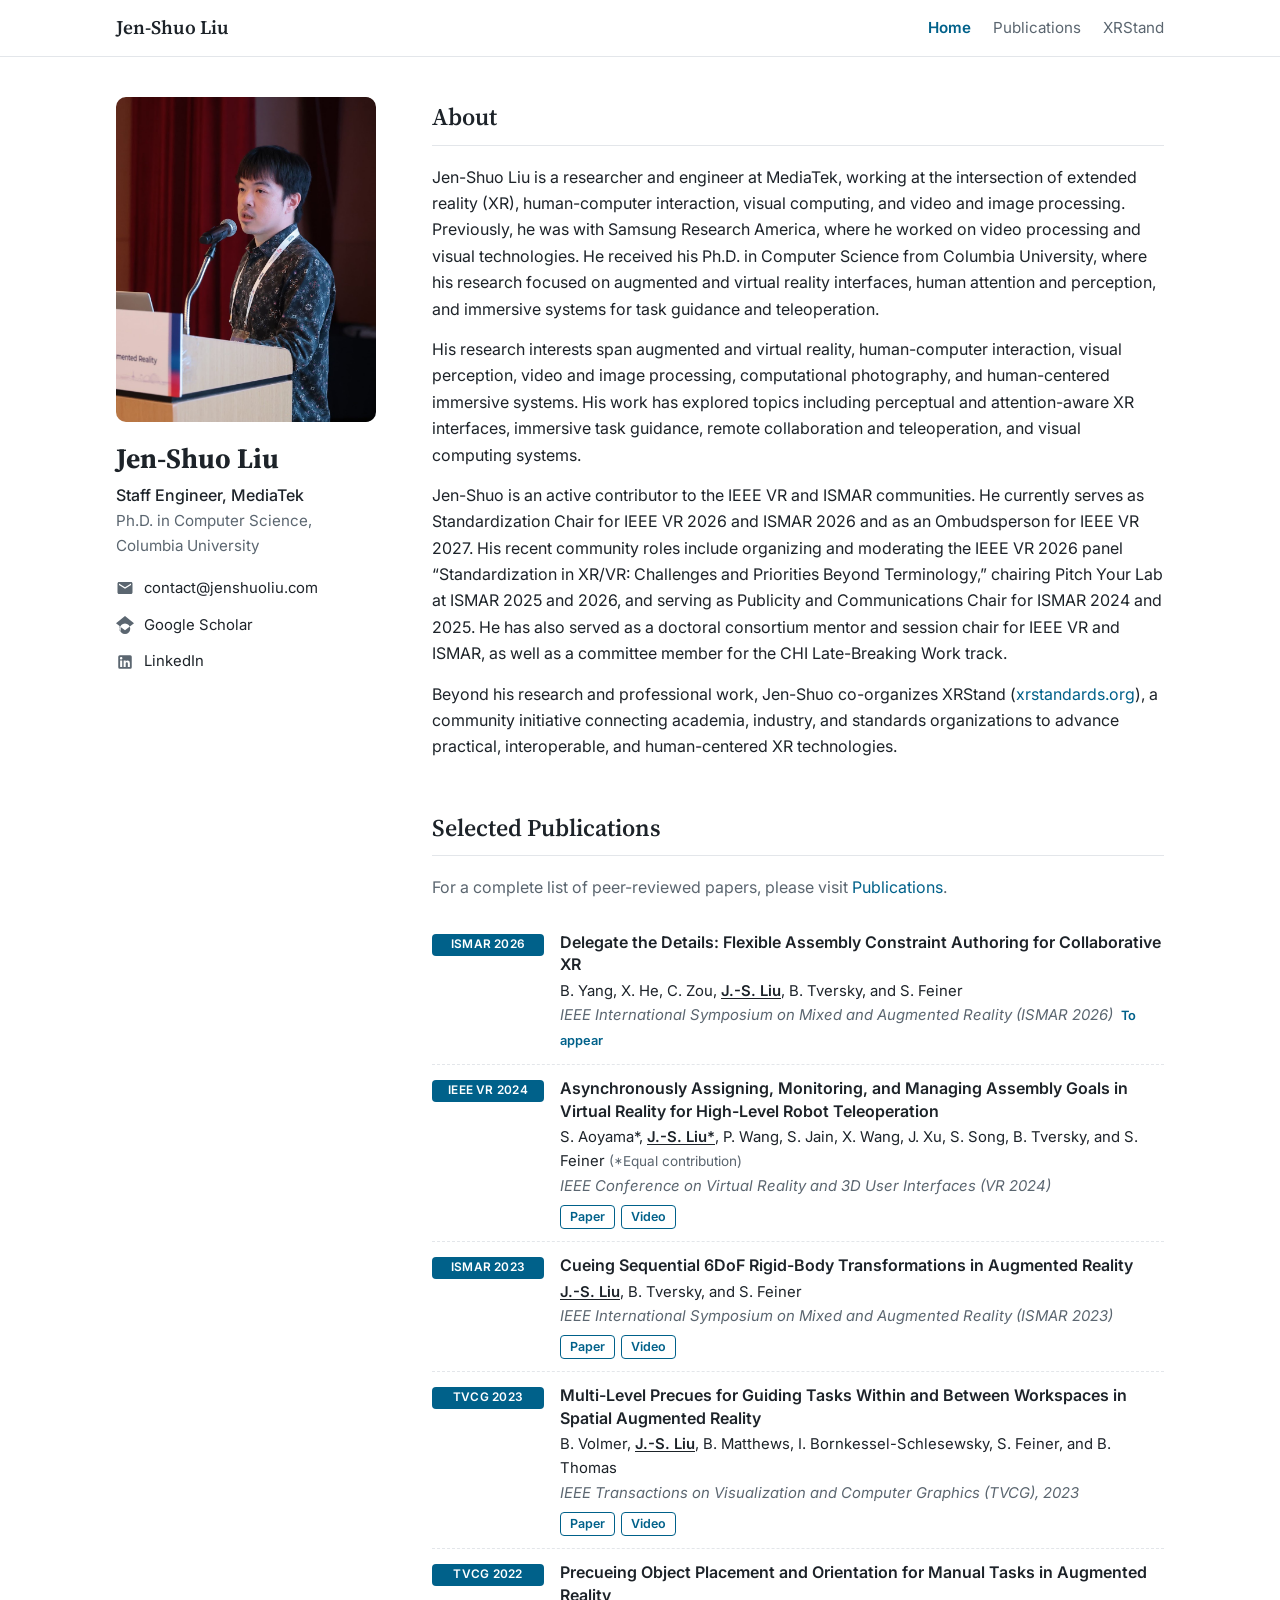
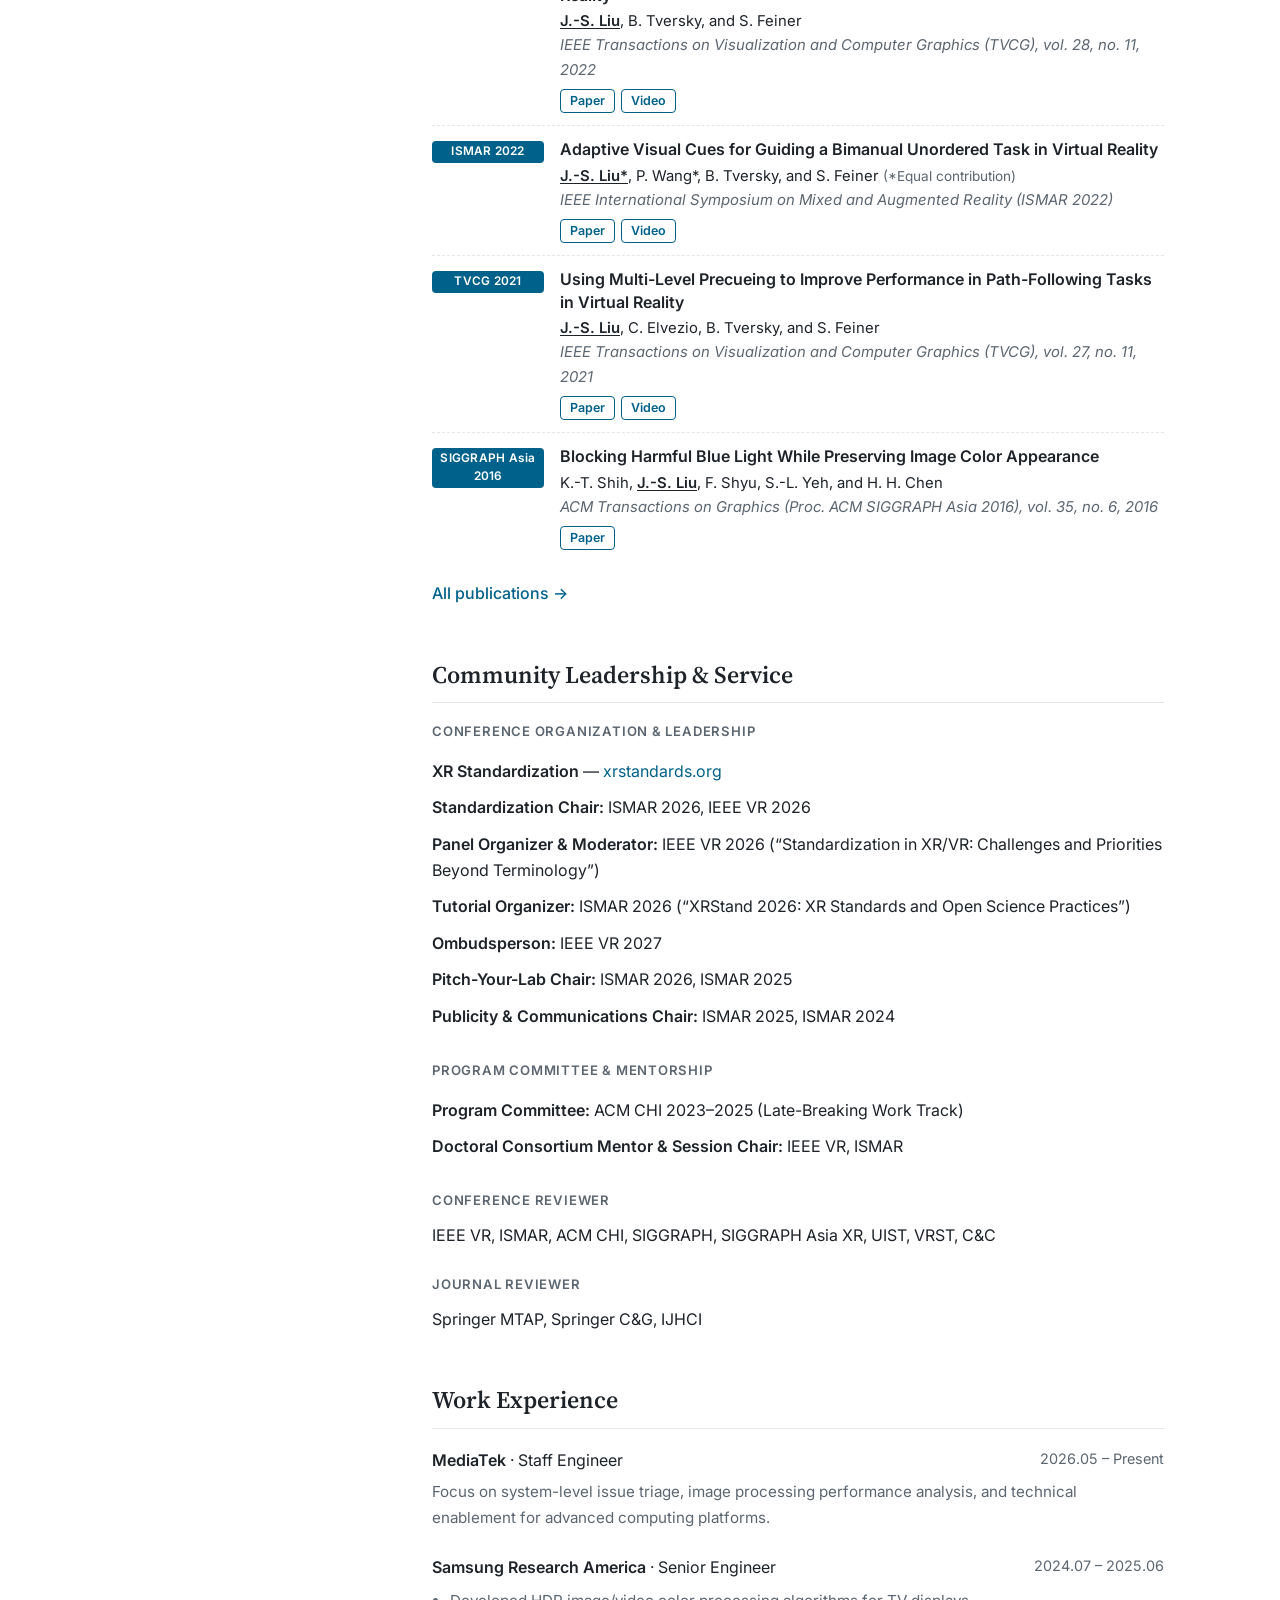
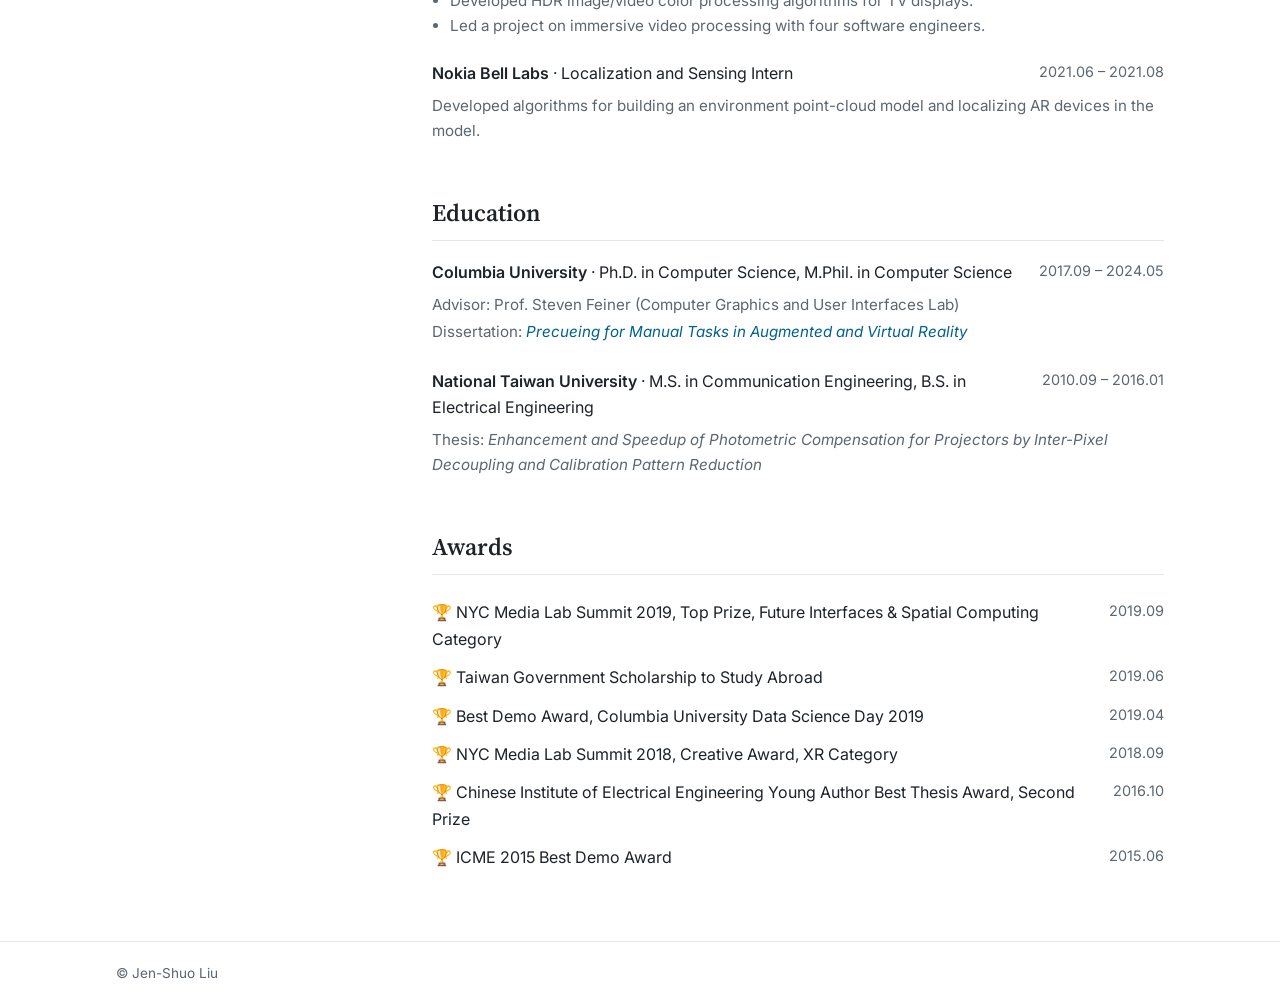
==== index.html @ 6bcacab0 "Migrate personal academic site from Google Sites Co-Authored-By: Claude Opus 5.5 <noreply@anthropic." ====
<!doctype html>
<html lang="en">
<head>
  <meta charset="utf-8">
  <meta name="viewport" content="width=device-width, initial-scale=1">
  <title>Jen-Shuo Liu</title>
  <meta name="description" content="Jen-Shuo Liu is a researcher and engineer at MediaTek working on extended reality (XR), human-computer interaction, visual computing, and video and image processing. Ph.D. in Computer Science, Columbia University.">
  <link rel="canonical" href="https://www.jenshuoliu.com/">
  <meta property="og:type" content="profile">
  <meta property="og:title" content="Jen-Shuo Liu">
  <meta property="og:description" content="Researcher and engineer at MediaTek working on XR, HCI, visual computing, and video and image processing.">
  <meta property="og:url" content="https://www.jenshuoliu.com/">
  <meta property="og:image" content="https://www.jenshuoliu.com/assets/profile.jpg">
  <meta name="twitter:card" content="summary">
  <link rel="icon" href="assets/favicon.svg" type="image/svg+xml">
  <link rel="preconnect" href="https://fonts.googleapis.com">
  <link rel="preconnect" href="https://fonts.gstatic.com" crossorigin>
  <link href="https://fonts.googleapis.com/css2?family=Inter:wght@400;500;600&family=Source+Serif+4:opsz,wght@8..60,600&display=swap" rel="stylesheet">
  <link rel="stylesheet" href="assets/style.css">
  <script type="application/ld+json">
  {
    "@context": "https://schema.org",
    "@type": "Person",
    "name": "Jen-Shuo Liu",
    "url": "https://www.jenshuoliu.com/",
    "image": "https://www.jenshuoliu.com/assets/profile.jpg",
    "jobTitle": "Staff Engineer",
    "worksFor": { "@type": "Organization", "name": "MediaTek" },
    "alumniOf": [
      { "@type": "CollegeOrUniversity", "name": "Columbia University" },
      { "@type": "CollegeOrUniversity", "name": "National Taiwan University" }
    ],
    "email": "mailto:contact@jenshuoliu.com",
    "sameAs": [
      "https://scholar.google.com/citations?user=PgT-FtUAAAAJ",
      "https://www.linkedin.com/in/jen-shuo-liu/"
    ]
  }
  </script>
</head>
<body>
  <header class="site-header">
    <div class="inner">
      <a class="site-title" href="./">Jen-Shuo Liu</a>
      <nav class="site-nav">
        <a href="./" aria-current="page">Home</a>
        <a href="publications/">Publications</a>
        <a href="https://xrstandards.org" target="_blank" rel="noopener">XRStand</a>
      </nav>
    </div>
  </header>

  <div class="layout">
    <aside class="profile">
      <img class="profile-photo" src="assets/profile.jpg" alt="Jen-Shuo Liu presenting at ISMAR 2025" width="1280" height="1118">
      <h1>Jen-Shuo Liu</h1>
      <p class="role">Staff Engineer, MediaTek</p>
      <p class="affil">Ph.D. in Computer Science,<br>Columbia University</p>
      <ul class="contact-list">
        <li><a href="mailto:contact@jenshuoliu.com">
          <svg viewBox="0 0 24 24" aria-hidden="true"><path d="M20 4H4c-1.1 0-1.99.9-1.99 2L2 18c0 1.1.9 2 2 2h16c1.1 0 2-.9 2-2V6c0-1.1-.9-2-2-2zm0 4l-8 5-8-5V6l8 5 8-5v2z"/></svg>
          <span>contact@jenshuoliu.com</span></a></li>
        <li><a href="https://scholar.google.com/citations?user=PgT-FtUAAAAJ" target="_blank" rel="noopener">
          <svg viewBox="0 0 24 24" aria-hidden="true"><path d="M12 24a7 7 0 1 1 0-14 7 7 0 0 1 0 14zm0-24L0 9.5l4.8 3.8v6.2h1.4V14.5L12 19l12-9.5L12 0z"/></svg>
          <span>Google Scholar</span></a></li>
        <li><a href="https://www.linkedin.com/in/jen-shuo-liu/" target="_blank" rel="noopener">
          <svg viewBox="0 0 24 24" aria-hidden="true"><path d="M19 3a2 2 0 0 1 2 2v14a2 2 0 0 1-2 2H5a2 2 0 0 1-2-2V5a2 2 0 0 1 2-2h14m-.5 15.5v-5.3a3.26 3.26 0 0 0-3.26-3.26c-.85 0-1.84.52-2.28 1.3v-1.11h-2.79v8.37h2.79v-4.93c0-.77.62-1.4 1.39-1.4a1.4 1.4 0 0 1 1.4 1.4v4.93h2.75M6.88 8.56a1.68 1.68 0 0 0 1.68-1.68c0-.93-.75-1.69-1.68-1.69a1.69 1.69 0 0 0-1.69 1.69c0 .93.76 1.68 1.69 1.68m1.39 9.94v-8.37H5.5v8.37h2.77z"/></svg>
          <span>LinkedIn</span></a></li>
      </ul>
    </aside>

    <main>
      <section id="about">
        <h2>About</h2>
        <p>Jen-Shuo Liu is a researcher and engineer at MediaTek, working at the intersection of extended reality (XR), human-computer interaction, visual computing, and video and image processing. Previously, he was with Samsung Research America, where he worked on video processing and visual technologies. He received his Ph.D. in Computer Science from Columbia University, where his research focused on augmented and virtual reality interfaces, human attention and perception, and immersive systems for task guidance and teleoperation.</p>
        <p>His research interests span augmented and virtual reality, human-computer interaction, visual perception, video and image processing, computational photography, and human-centered immersive systems. His work has explored topics including perceptual and attention-aware XR interfaces, immersive task guidance, remote collaboration and teleoperation, and visual computing systems.</p>
        <p>Jen-Shuo is an active contributor to the IEEE VR and ISMAR communities. He currently serves as Standardization Chair for IEEE VR 2026 and ISMAR 2026 and as an Ombudsperson for IEEE VR 2027. His recent community roles include organizing and moderating the IEEE VR 2026 panel “Standardization in XR/VR: Challenges and Priorities Beyond Terminology,” chairing Pitch Your Lab at ISMAR 2025 and 2026, and serving as Publicity and Communications Chair for ISMAR 2024 and 2025. He has also served as a doctoral consortium mentor and session chair for IEEE VR and ISMAR, as well as a committee member for the CHI Late-Breaking Work track.</p>
        <p>Beyond his research and professional work, Jen-Shuo co-organizes XRStand (<a href="https://xrstandards.org" target="_blank" rel="noopener">xrstandards.org</a>), a community initiative connecting academia, industry, and standards organizations to advance practical, interoperable, and human-centered XR technologies.</p>
      </section>

      <section id="publications">
        <h2>Selected Publications</h2>
        <p class="page-sub" style="margin-bottom:18px">For a complete list of peer-reviewed papers, please visit <a href="publications/">Publications</a>.</p>

        <div class="pub">
          <span class="venue">ISMAR 2026</span>
          <div>
            <div class="pub-title">Delegate the Details: Flexible Assembly Constraint Authoring for Collaborative XR</div>
            <div class="pub-authors">B. Yang, X. He, C. Zou, <span class="me">J.-S. Liu</span>, B. Tversky, and S. Feiner</div>
            <div class="pub-venue">IEEE International Symposium on Mixed and Augmented Reality (ISMAR 2026) <span class="tba">To appear</span></div>
          </div>
        </div>

        <div class="pub">
          <span class="venue">IEEE VR 2024</span>
          <div>
            <div class="pub-title">Asynchronously Assigning, Monitoring, and Managing Assembly Goals in Virtual Reality for High-Level Robot Teleoperation</div>
            <div class="pub-authors">S. Aoyama*, <span class="me">J.-S. Liu*</span>, P. Wang, S. Jain, X. Wang, J. Xu, S. Song, B. Tversky, and S. Feiner <span class="pub-note">(*Equal contribution)</span></div>
            <div class="pub-venue">IEEE Conference on Virtual Reality and 3D User Interfaces (VR 2024)</div>
            <div class="pub-links"><a href="https://ieeexplore.ieee.org/document/10494163" target="_blank" rel="noopener">Paper</a><a href="https://youtu.be/cChHxkaFB3w" target="_blank" rel="noopener">Video</a></div>
          </div>
        </div>

        <div class="pub">
          <span class="venue">ISMAR 2023</span>
          <div>
            <div class="pub-title">Cueing Sequential 6DoF Rigid-Body Transformations in Augmented Reality</div>
            <div class="pub-authors"><span class="me">J.-S. Liu</span>, B. Tversky, and S. Feiner</div>
            <div class="pub-venue">IEEE International Symposium on Mixed and Augmented Reality (ISMAR 2023)</div>
            <div class="pub-links"><a href="https://ieeexplore.ieee.org/abstract/document/10316518" target="_blank" rel="noopener">Paper</a><a href="https://youtu.be/-ZMi7418D5Y" target="_blank" rel="noopener">Video</a></div>
          </div>
        </div>

        <div class="pub">
          <span class="venue">TVCG 2023</span>
          <div>
            <div class="pub-title">Multi-Level Precues for Guiding Tasks Within and Between Workspaces in Spatial Augmented Reality</div>
            <div class="pub-authors">B. Volmer, <span class="me">J.-S. Liu</span>, B. Matthews, I. Bornkessel-Schlesewsky, S. Feiner, and B. Thomas</div>
            <div class="pub-venue">IEEE Transactions on Visualization and Computer Graphics (TVCG), 2023</div>
            <div class="pub-links"><a href="https://ieeexplore.ieee.org/document/10295374" target="_blank" rel="noopener">Paper</a><a href="https://youtu.be/JBQGwes1D8U" target="_blank" rel="noopener">Video</a></div>
          </div>
        </div>

        <div class="pub">
          <span class="venue">TVCG 2022</span>
          <div>
            <div class="pub-title">Precueing Object Placement and Orientation for Manual Tasks in Augmented Reality</div>
            <div class="pub-authors"><span class="me">J.-S. Liu</span>, B. Tversky, and S. Feiner</div>
            <div class="pub-venue">IEEE Transactions on Visualization and Computer Graphics (TVCG), vol. 28, no. 11, 2022</div>
            <div class="pub-links"><a href="https://ieeexplore.ieee.org/document/9874255" target="_blank" rel="noopener">Paper</a><a href="https://youtu.be/P1TlHhX8gAo" target="_blank" rel="noopener">Video</a></div>
          </div>
        </div>

        <div class="pub">
          <span class="venue">ISMAR 2022</span>
          <div>
            <div class="pub-title">Adaptive Visual Cues for Guiding a Bimanual Unordered Task in Virtual Reality</div>
            <div class="pub-authors"><span class="me">J.-S. Liu*</span>, P. Wang*, B. Tversky, and S. Feiner <span class="pub-note">(*Equal contribution)</span></div>
            <div class="pub-venue">IEEE International Symposium on Mixed and Augmented Reality (ISMAR 2022)</div>
            <div class="pub-links"><a href="https://ieeexplore.ieee.org/document/9995593" target="_blank" rel="noopener">Paper</a><a href="https://youtu.be/09OSxkg28tE" target="_blank" rel="noopener">Video</a></div>
          </div>
        </div>

        <div class="pub">
          <span class="venue">TVCG 2021</span>
          <div>
            <div class="pub-title">Using Multi-Level Precueing to Improve Performance in Path-Following Tasks in Virtual Reality</div>
            <div class="pub-authors"><span class="me">J.-S. Liu</span>, C. Elvezio, B. Tversky, and S. Feiner</div>
            <div class="pub-venue">IEEE Transactions on Visualization and Computer Graphics (TVCG), vol. 27, no. 11, 2021</div>
            <div class="pub-links"><a href="https://ieeexplore.ieee.org/document/9523835" target="_blank" rel="noopener">Paper</a><a href="https://youtu.be/Xwrnw0IYB80" target="_blank" rel="noopener">Video</a></div>
          </div>
        </div>

        <div class="pub">
          <span class="venue">SIGGRAPH Asia 2016</span>
          <div>
            <div class="pub-title">Blocking Harmful Blue Light While Preserving Image Color Appearance</div>
            <div class="pub-authors">K.-T. Shih, <span class="me">J.-S. Liu</span>, F. Shyu, S.-L. Yeh, and H. H. Chen</div>
            <div class="pub-venue">ACM Transactions on Graphics (Proc. ACM SIGGRAPH Asia 2016), vol. 35, no. 6, 2016</div>
            <div class="pub-links"><a href="https://dl.acm.org/doi/abs/10.1145/2980179.2982418" target="_blank" rel="noopener">Paper</a></div>
          </div>
        </div>

        <p class="more-link"><a href="publications/">All publications →</a></p>
      </section>

      <section id="service">
        <h2>Community Leadership &amp; Service</h2>

        <h3>Conference Organization &amp; Leadership</h3>
        <ul class="role-list">
          <li><span class="label">XR Standardization</span> — <a href="https://xrstandards.org" target="_blank" rel="noopener">xrstandards.org</a></li>
          <li><span class="label">Standardization Chair:</span> ISMAR 2026, IEEE VR 2026</li>
          <li><span class="label">Panel Organizer &amp; Moderator:</span> IEEE VR 2026 (“Standardization in XR/VR: Challenges and Priorities Beyond Terminology”)</li>
          <li><span class="label">Tutorial Organizer:</span> ISMAR 2026 (“XRStand 2026: XR Standards and Open Science Practices”)</li>
          <li><span class="label">Ombudsperson:</span> IEEE VR 2027</li>
          <li><span class="label">Pitch-Your-Lab Chair:</span> ISMAR 2026, ISMAR 2025</li>
          <li><span class="label">Publicity &amp; Communications Chair:</span> ISMAR 2025, ISMAR 2024</li>
        </ul>

        <h3>Program Committee &amp; Mentorship</h3>
        <ul class="role-list">
          <li><span class="label">Program Committee:</span> ACM CHI 2023–2025 (Late-Breaking Work Track)</li>
          <li><span class="label">Doctoral Consortium Mentor &amp; Session Chair:</span> IEEE VR, ISMAR</li>
        </ul>

        <h3>Conference Reviewer</h3>
        <p>IEEE VR, ISMAR, ACM CHI, SIGGRAPH, SIGGRAPH Asia XR, UIST, VRST, C&amp;C</p>

        <h3>Journal Reviewer</h3>
        <p>Springer MTAP, Springer C&amp;G, IJHCI</p>
      </section>

      <section id="experience">
        <h2>Work Experience</h2>
        <div class="entry">
          <div><span class="org">MediaTek</span> · <span class="pos">Staff Engineer</span></div>
          <div class="when">2026.05 – Present</div>
          <div class="detail"><p>Focus on system-level issue triage, image processing performance analysis, and technical enablement for advanced computing platforms.</p></div>
        </div>
        <div class="entry">
          <div><span class="org">Samsung Research America</span> · <span class="pos">Senior Engineer</span></div>
          <div class="when">2024.07 – 2025.06</div>
          <div class="detail"><ul>
            <li>Developed HDR image/video color processing algorithms for TV displays.</li>
            <li>Led a project on immersive video processing with four software engineers.</li>
          </ul></div>
        </div>
        <div class="entry">
          <div><span class="org">Nokia Bell Labs</span> · <span class="pos">Localization and Sensing Intern</span></div>
          <div class="when">2021.06 – 2021.08</div>
          <div class="detail"><p>Developed algorithms for building an environment point-cloud model and localizing AR devices in the model.</p></div>
        </div>
      </section>

      <section id="education">
        <h2>Education</h2>
        <div class="entry">
          <div><span class="org">Columbia University</span> · <span class="pos">Ph.D. in Computer Science, M.Phil. in Computer Science</span></div>
          <div class="when">2017.09 – 2024.05</div>
          <div class="detail">
            <p>Advisor: Prof. Steven Feiner (Computer Graphics and User Interfaces Lab)</p>
            <p>Dissertation: <a href="https://academiccommons.columbia.edu/doi/10.7916/83v2-xq22" target="_blank" rel="noopener"><em>Precueing for Manual Tasks in Augmented and Virtual Reality</em></a></p>
          </div>
        </div>
        <div class="entry">
          <div><span class="org">National Taiwan University</span> · <span class="pos">M.S. in Communication Engineering, B.S. in Electrical Engineering</span></div>
          <div class="when">2010.09 – 2016.01</div>
          <div class="detail">
            <p>Thesis: <em>Enhancement and Speedup of Photometric Compensation for Projectors by Inter-Pixel Decoupling and Calibration Pattern Reduction</em></p>
          </div>
        </div>
      </section>

      <section id="awards">
        <h2>Awards</h2>
        <ul class="award-list">
          <li><span>🏆 NYC Media Lab Summit 2019, Top Prize, Future Interfaces &amp; Spatial Computing Category</span><span class="when">2019.09</span></li>
          <li><span>🏆 Taiwan Government Scholarship to Study Abroad</span><span class="when">2019.06</span></li>
          <li><span>🏆 Best Demo Award, Columbia University Data Science Day 2019</span><span class="when">2019.04</span></li>
          <li><span>🏆 NYC Media Lab Summit 2018, Creative Award, XR Category</span><span class="when">2018.09</span></li>
          <li><span>🏆 Chinese Institute of Electrical Engineering Young Author Best Thesis Award, Second Prize</span><span class="when">2016.10</span></li>
          <li><span>🏆 ICME 2015 Best Demo Award</span><span class="when">2015.06</span></li>
        </ul>
      </section>
    </main>
  </div>

  <footer class="site-footer">
    <div class="inner">© Jen-Shuo Liu</div>
  </footer>
</body>
</html>
---- assets/style.css ----
:root {
  --bg: #ffffff;
  --surface: #f6f7f9;
  --text: #1d2329;
  --muted: #5b6670;
  --border: #e3e6ea;
  --accent: #00618a;
  --accent-soft: #e6f1f6;
  --badge-bg: #00618a;
  --badge-text: #ffffff;
  --serif: "Source Serif 4", Georgia, "Times New Roman", serif;
  --sans: "Inter", -apple-system, "Segoe UI", Roboto, Helvetica, Arial, sans-serif;
}
@media (prefers-color-scheme: dark) {
  :root:not([data-theme="light"]) {
    --bg: #14181c;
    --surface: #1c2227;
    --text: #e4e8ec;
    --muted: #9aa5b0;
    --border: #2c343b;
    --accent: #5fb4dc;
    --accent-soft: #1d3340;
    --badge-bg: #2a5d77;
    --badge-text: #eaf6fc;
  }
}
:root[data-theme="dark"] {
  --bg: #14181c;
  --surface: #1c2227;
  --text: #e4e8ec;
  --muted: #9aa5b0;
  --border: #2c343b;
  --accent: #5fb4dc;
  --accent-soft: #1d3340;
  --badge-bg: #2a5d77;
  --badge-text: #eaf6fc;
}

* { box-sizing: border-box; }
html { scroll-behavior: smooth; }
body {
  margin: 0;
  background: var(--bg);
  color: var(--text);
  font-family: var(--sans);
  font-size: 16px;
  line-height: 1.65;
  -webkit-font-smoothing: antialiased;
}
a { color: var(--accent); text-decoration: none; }
a:hover { text-decoration: underline; }

/* ---------- Header ---------- */
.site-header {
  position: sticky;
  top: 0;
  z-index: 10;
  background: color-mix(in srgb, var(--bg) 92%, transparent);
  backdrop-filter: blur(8px);
  border-bottom: 1px solid var(--border);
}
.site-header .inner {
  max-width: 1080px;
  margin: 0 auto;
  padding: 0 16px;
  height: 56px;
  display: flex;
  align-items: center;
  justify-content: space-between;
  gap: 16px;
}
.site-title {
  font-family: var(--serif);
  font-size: 1.2rem;
  font-weight: 600;
  color: var(--text);
}
.site-title:hover { text-decoration: none; }
.site-nav { display: flex; gap: 22px; font-size: 0.95rem; }
.site-nav a { color: var(--muted); }
.site-nav a:hover, .site-nav a[aria-current="page"] { color: var(--accent); text-decoration: none; }
.site-nav a[aria-current="page"] { font-weight: 600; }

/* ---------- Layout ---------- */
.layout {
  max-width: 1080px;
  margin: 0 auto;
  padding: 40px 16px 64px;
  display: grid;
  grid-template-columns: 260px minmax(0, 1fr);
  gap: 56px;
}
.layout.single { grid-template-columns: minmax(0, 1fr); max-width: 860px; }

.profile { position: sticky; top: 96px; align-self: start; }
.profile-photo {
  width: 100%;
  height: auto;
  aspect-ratio: 4 / 5;
  object-fit: cover;
  object-position: 58% 25%;
  border-radius: 10px;
  display: block;
}
.profile h1 {
  font-family: var(--serif);
  font-size: 1.75rem;
  line-height: 1.2;
  margin: 20px 0 6px;
}
.profile .role { margin: 0; color: var(--text); font-weight: 500; }
.profile .affil { margin: 0 0 18px; color: var(--muted); font-size: 0.95rem; }
.contact-list { list-style: none; padding: 0; margin: 0; display: grid; gap: 8px; }
.contact-list a {
  display: inline-flex;
  align-items: center;
  gap: 10px;
  color: var(--text);
  font-size: 0.93rem;
}
.contact-list a:hover { color: var(--accent); text-decoration: none; }
.contact-list svg { width: 18px; height: 18px; fill: currentColor; color: var(--muted); flex-shrink: 0; }
.contact-list a:hover svg { color: var(--accent); }

/* ---------- Content ---------- */
main section { margin-bottom: 48px; }
main section:last-child { margin-bottom: 0; }
h2 {
  font-family: var(--serif);
  font-size: 1.5rem;
  font-weight: 600;
  margin: 0 0 18px;
  padding-bottom: 8px;
  border-bottom: 1px solid var(--border);
}
h3 {
  font-size: 0.82rem;
  font-weight: 600;
  text-transform: uppercase;
  letter-spacing: 0.06em;
  color: var(--muted);
  margin: 26px 0 10px;
}
h2 + h3 { margin-top: 4px; }
p { margin: 0 0 14px; }
.page-title {
  font-family: var(--serif);
  font-size: 2.1rem;
  margin: 0 0 8px;
}
.page-sub { color: var(--muted); margin-bottom: 36px; }

/* service list */
.role-list { list-style: none; padding: 0; margin: 0; }
.role-list li { padding: 5px 0; }
.role-list .label { font-weight: 600; }

/* timeline (experience / education) */
.entry { display: grid; grid-template-columns: minmax(0, 1fr) auto; gap: 4px 20px; margin-bottom: 22px; }
.entry:last-child { margin-bottom: 0; }
.entry .org { font-weight: 600; }
.entry .pos { color: var(--text); }
.entry .when { color: var(--muted); font-size: 0.9rem; white-space: nowrap; text-align: right; }
.entry .detail { grid-column: 1 / -1; color: var(--muted); font-size: 0.95rem; }
.entry .detail ul { margin: 4px 0 0; padding-left: 18px; }
.entry .detail p { margin: 2px 0; }

/* publications */
.pub-year {
  font-family: var(--serif);
  font-size: 1.15rem;
  color: var(--muted);
  margin: 30px 0 12px;
}
.pub-year:first-of-type { margin-top: 0; }
.pub {
  display: grid;
  grid-template-columns: 112px minmax(0, 1fr);
  gap: 16px;
  padding: 12px 0;
}
.pub + .pub { border-top: 1px dashed var(--border); }
.venue {
  display: inline-block;
  align-self: start;
  margin-top: 3px;
  padding: 2px 8px;
  border-radius: 4px;
  background: var(--badge-bg);
  color: var(--badge-text);
  font-size: 0.74rem;
  font-weight: 600;
  letter-spacing: 0.02em;
  text-align: center;
  line-height: 1.5;
}
.pub-title { font-weight: 600; line-height: 1.4; margin-bottom: 3px; }
.pub-authors { font-size: 0.93rem; }
.pub-authors .me { font-weight: 600; text-decoration: underline; text-underline-offset: 2px; }
.pub-venue { font-size: 0.93rem; color: var(--muted); font-style: italic; }
.pub-note { font-size: 0.85rem; color: var(--muted); }
.tba { font-style: normal; font-size: 0.8rem; color: var(--accent); font-weight: 600; margin-left: 4px; }
.pub-links { display: flex; flex-wrap: wrap; gap: 6px; margin-top: 6px; }
.pub-links a {
  font-size: 0.78rem;
  font-weight: 600;
  padding: 1px 9px;
  border: 1px solid var(--accent);
  border-radius: 4px;
  color: var(--accent);
}
.pub-links a:hover { background: var(--accent-soft); text-decoration: none; }
.award { font-size: 0.88rem; margin-top: 4px; }

/* awards */
.award-list { list-style: none; padding: 0; margin: 0; }
.award-list li { display: grid; grid-template-columns: minmax(0, 1fr) auto; gap: 20px; padding: 6px 0; }
.award-list .when { color: var(--muted); font-size: 0.9rem; white-space: nowrap; }

.more-link { margin-top: 18px; font-weight: 500; }

/* footer */
.site-footer {
  border-top: 1px solid var(--border);
  color: var(--muted);
  font-size: 0.85rem;
}
.site-footer .inner { max-width: 1080px; margin: 0 auto; padding: 20px 16px; }

/* ---------- Responsive ---------- */
@media (max-width: 820px) {
  .layout { grid-template-columns: minmax(0, 1fr); gap: 32px; padding-top: 28px; }
  .profile {
    position: static;
    display: grid;
    grid-template-columns: 120px minmax(0, 1fr);
    gap: 4px 20px;
    align-items: start;
  }
  .profile-photo { grid-row: 1 / span 4; aspect-ratio: 1; border-radius: 50%; }
  .profile h1 { margin-top: 4px; font-size: 1.5rem; }
  .contact-list { grid-column: 1 / -1; display: flex; flex-wrap: wrap; gap: 8px 18px; margin-top: 12px; }
}
@media (max-width: 560px) {
  .site-nav { gap: 14px; font-size: 0.9rem; }
  .site-title { font-size: 1.05rem; }
  .pub { grid-template-columns: minmax(0, 1fr); gap: 4px; }
  .venue { justify-self: start; }
  .entry { grid-template-columns: minmax(0, 1fr); }
  .entry .when { text-align: left; }
  .award-list li { grid-template-columns: minmax(0, 1fr); gap: 0; }
  .profile { grid-template-columns: 88px minmax(0, 1fr); }
}
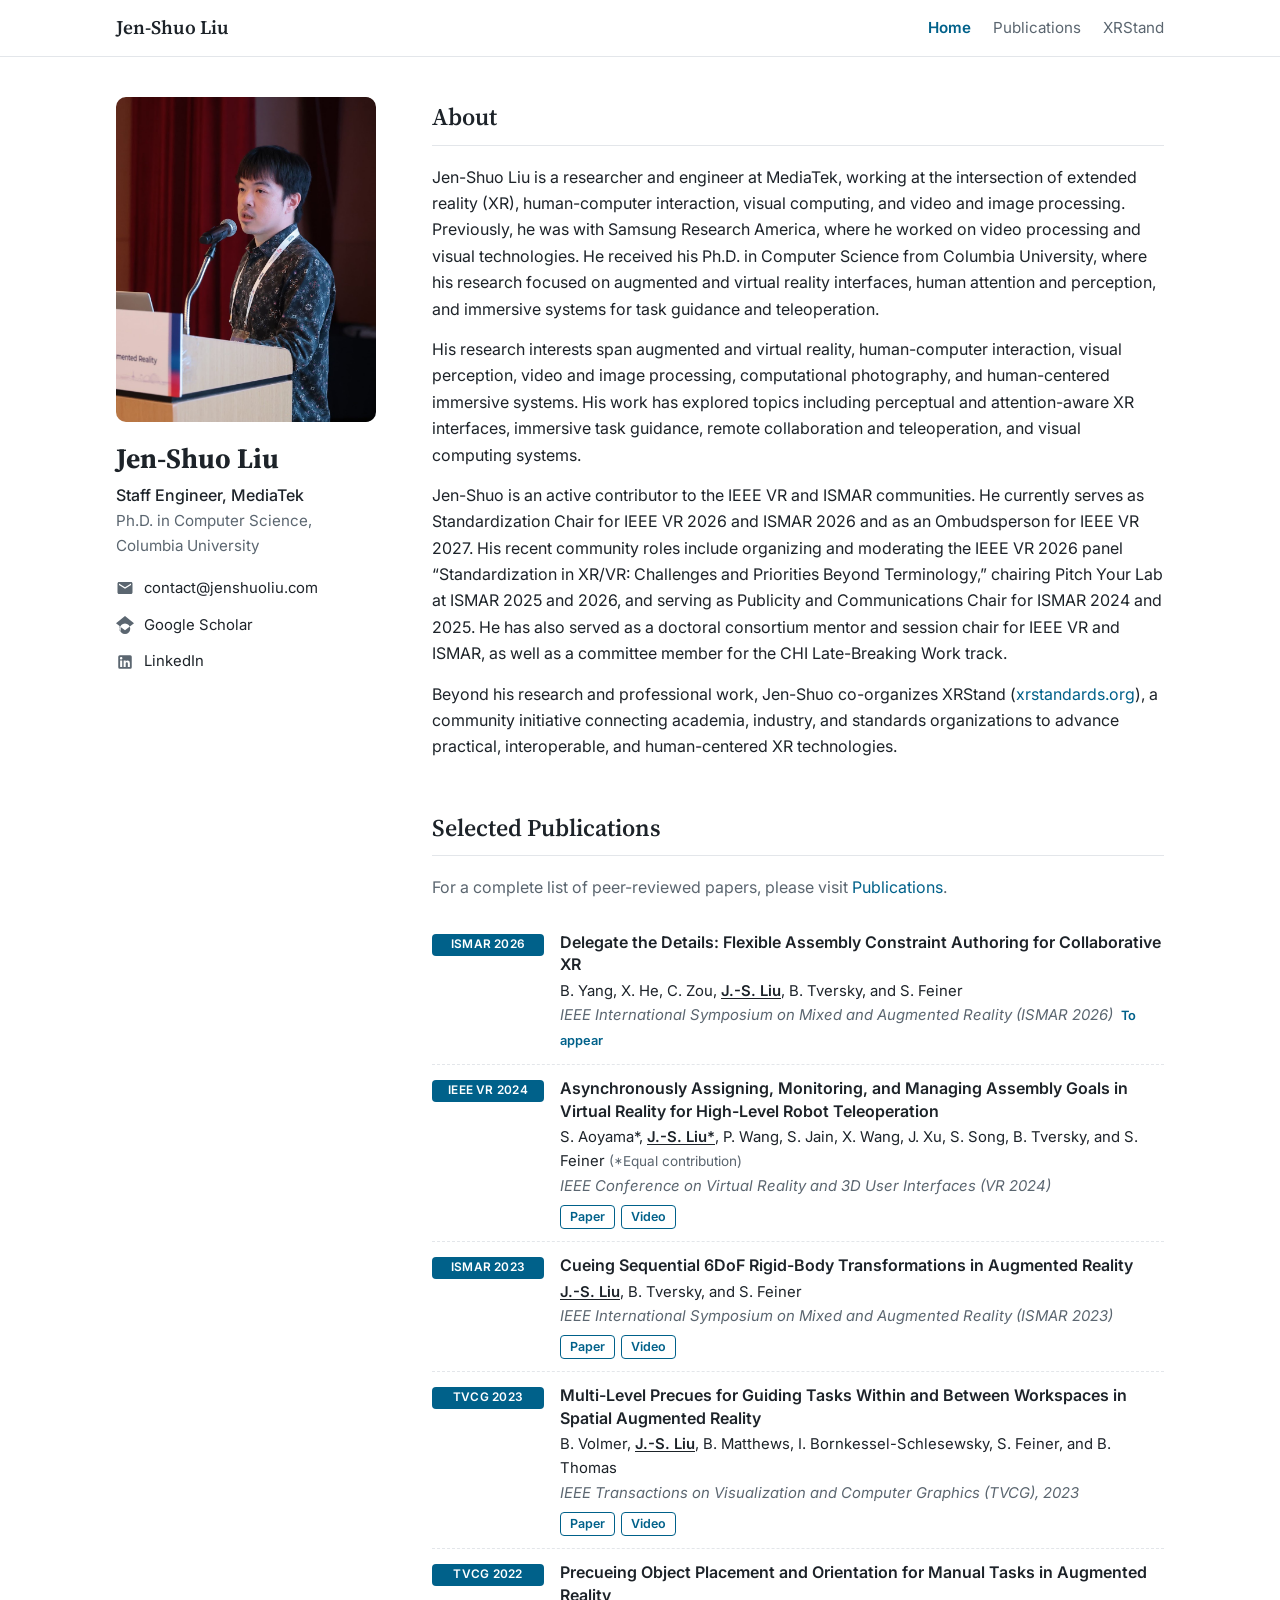
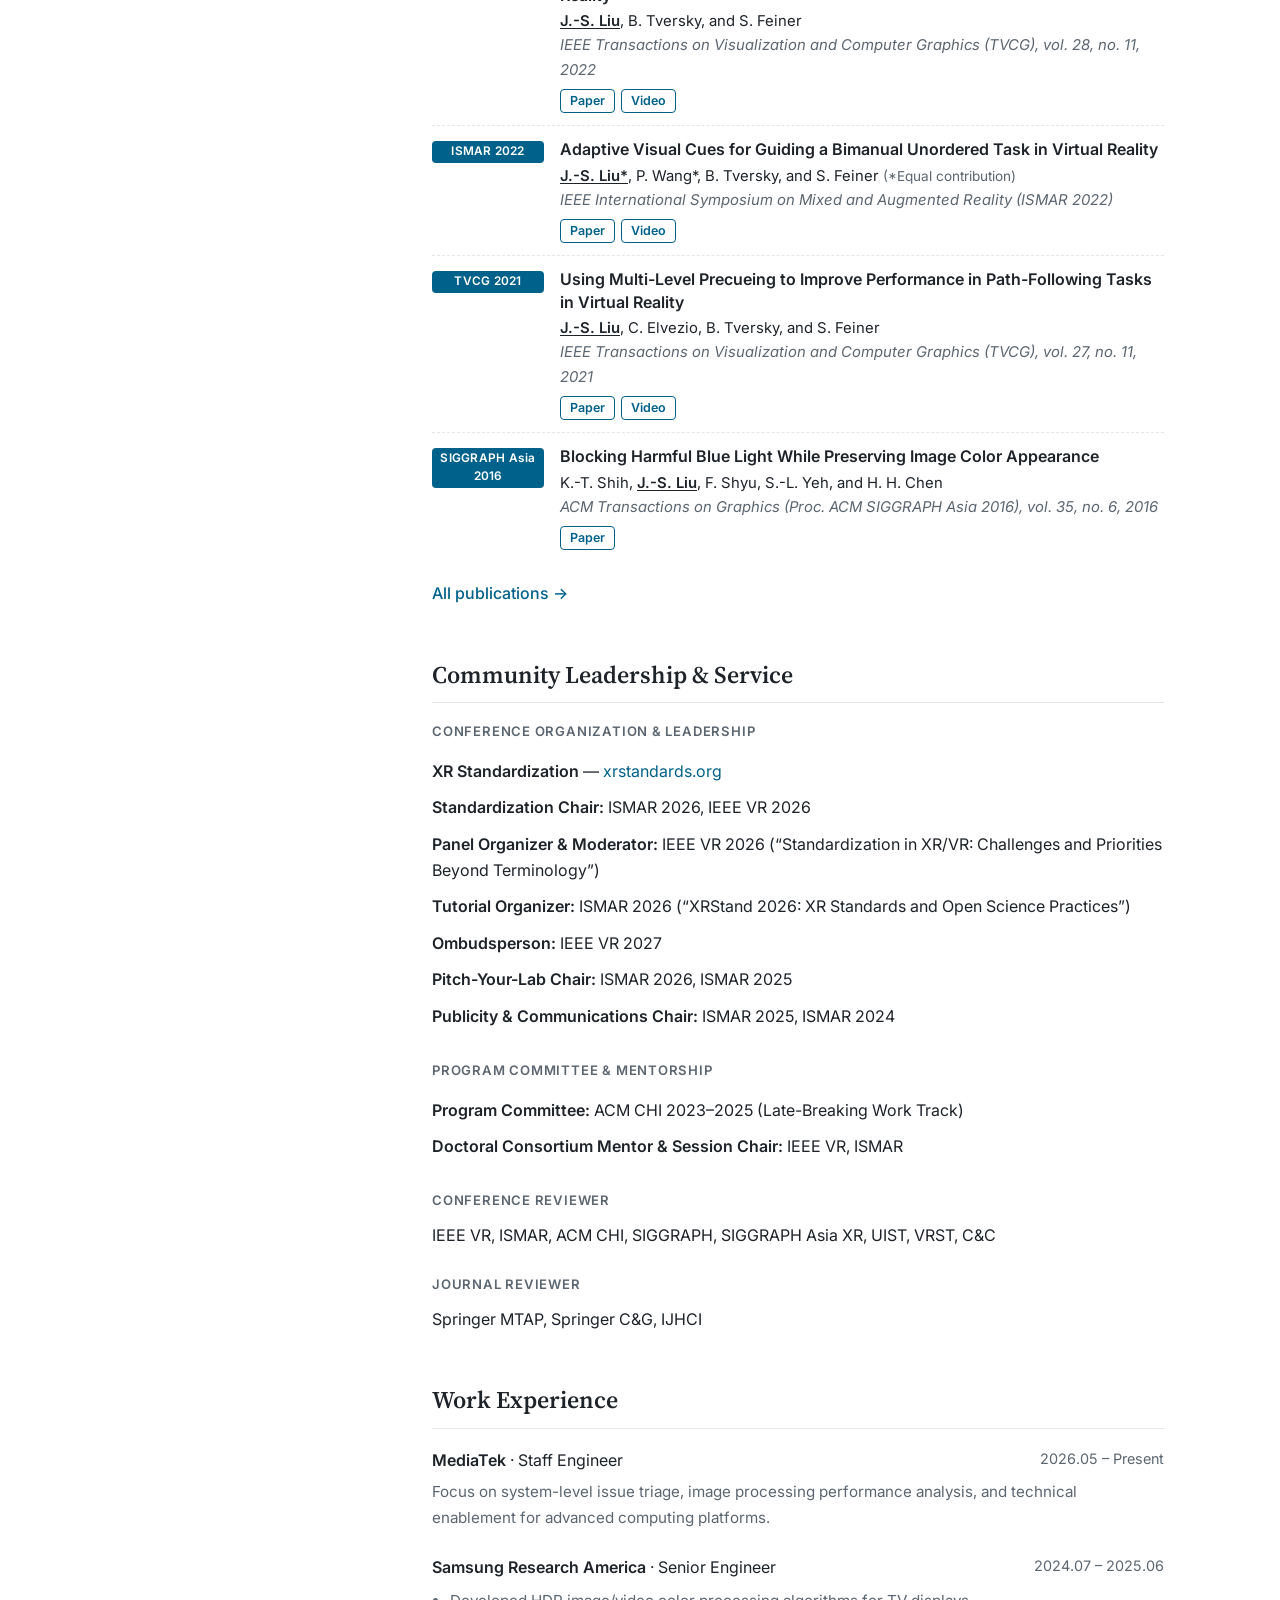
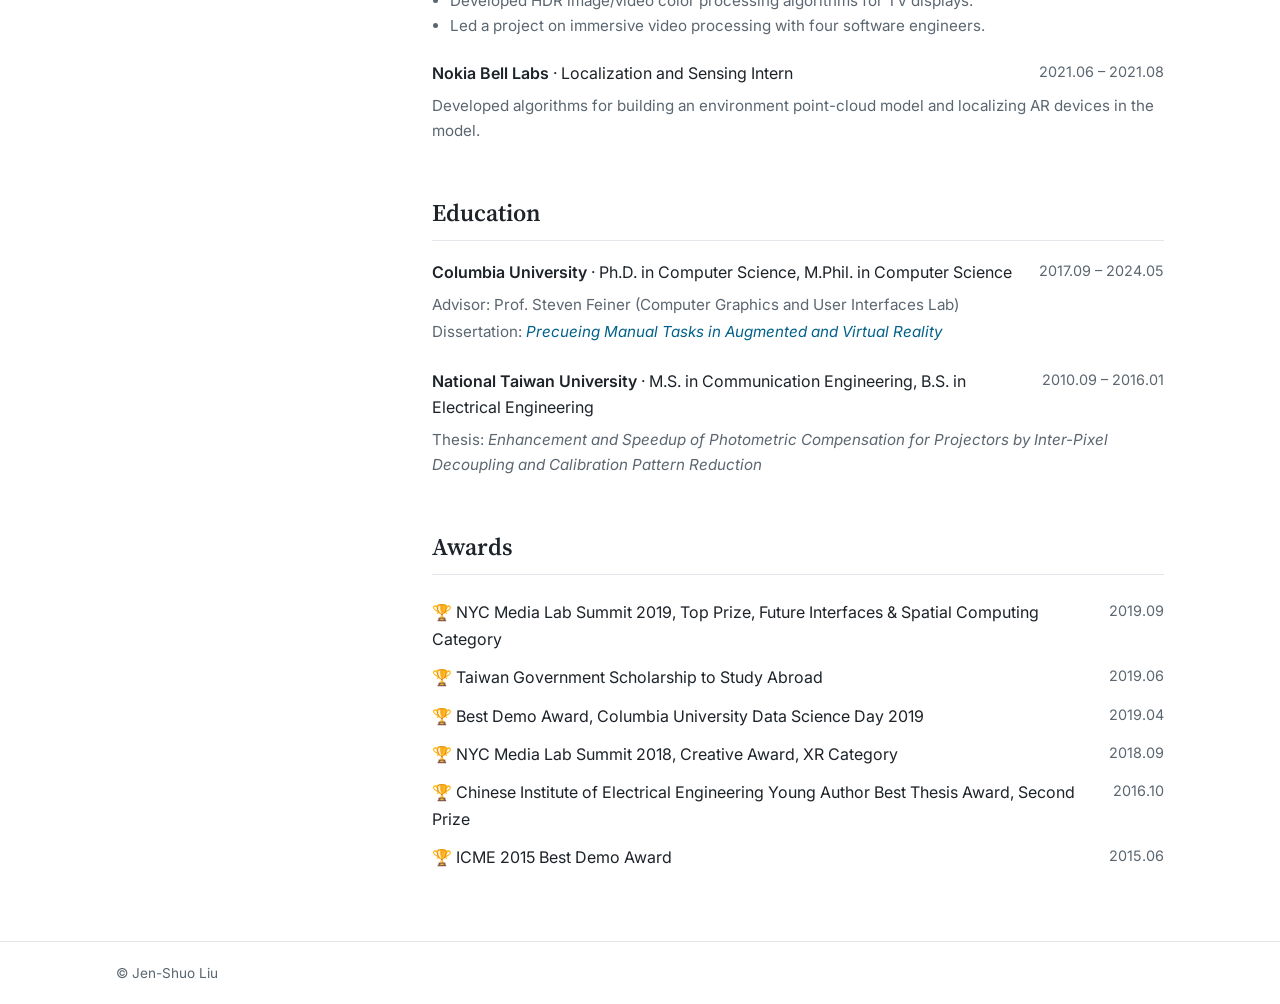
==== commit e78d9a18: "Align dissertation title with Columbia Academic Commons Co-Authored-By: Claude Opus 5.5 <noreply@ant" ====
--- a/index.html
+++ b/index.html
@@ -220,7 +220,7 @@
           <div class="when">2017.09 – 2024.05</div>
           <div class="detail">
             <p>Advisor: Prof. Steven Feiner (Computer Graphics and User Interfaces Lab)</p>
-            <p>Dissertation: <a href="https://academiccommons.columbia.edu/doi/10.7916/83v2-xq22" target="_blank" rel="noopener"><em>Precueing for Manual Tasks in Augmented and Virtual Reality</em></a></p>
+            <p>Dissertation: <a href="https://academiccommons.columbia.edu/doi/10.7916/83v2-xq22" target="_blank" rel="noopener"><em>Precueing Manual Tasks in Augmented and Virtual Reality</em></a></p>
           </div>
         </div>
         <div class="entry">
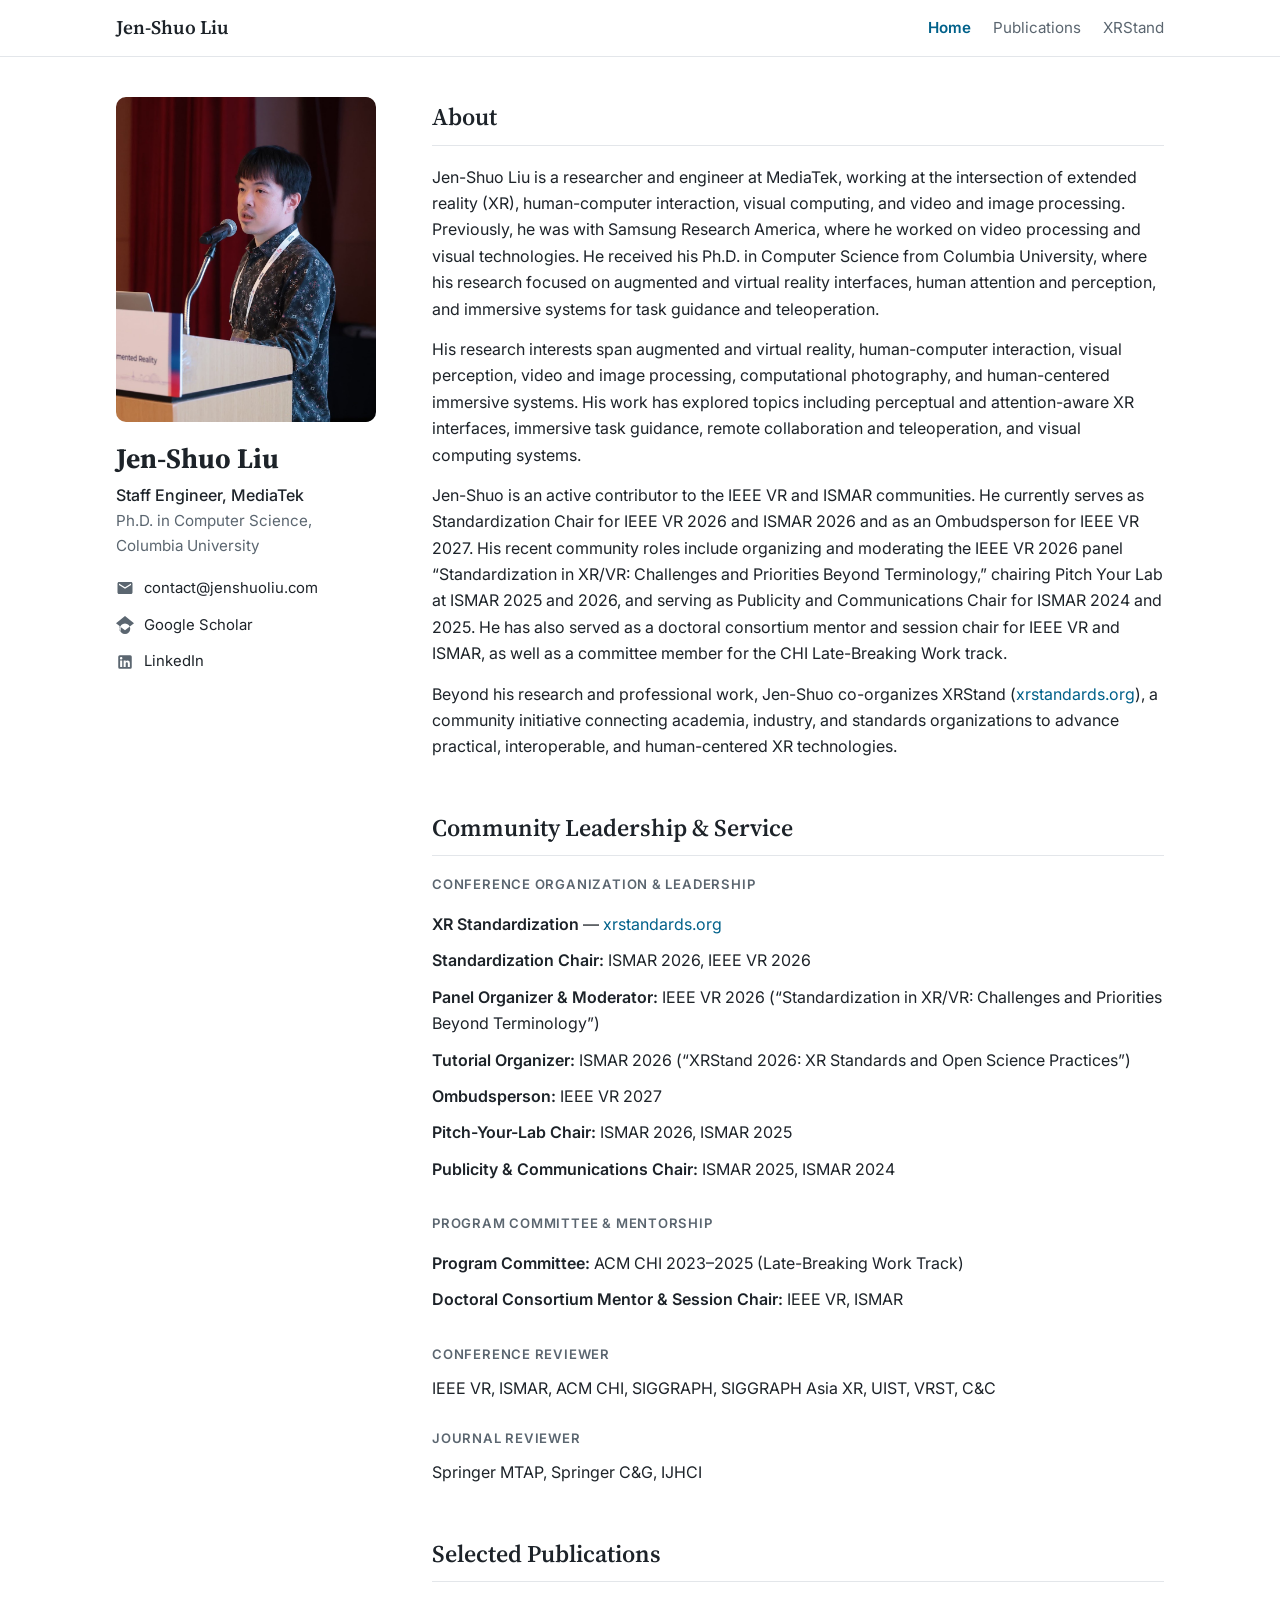
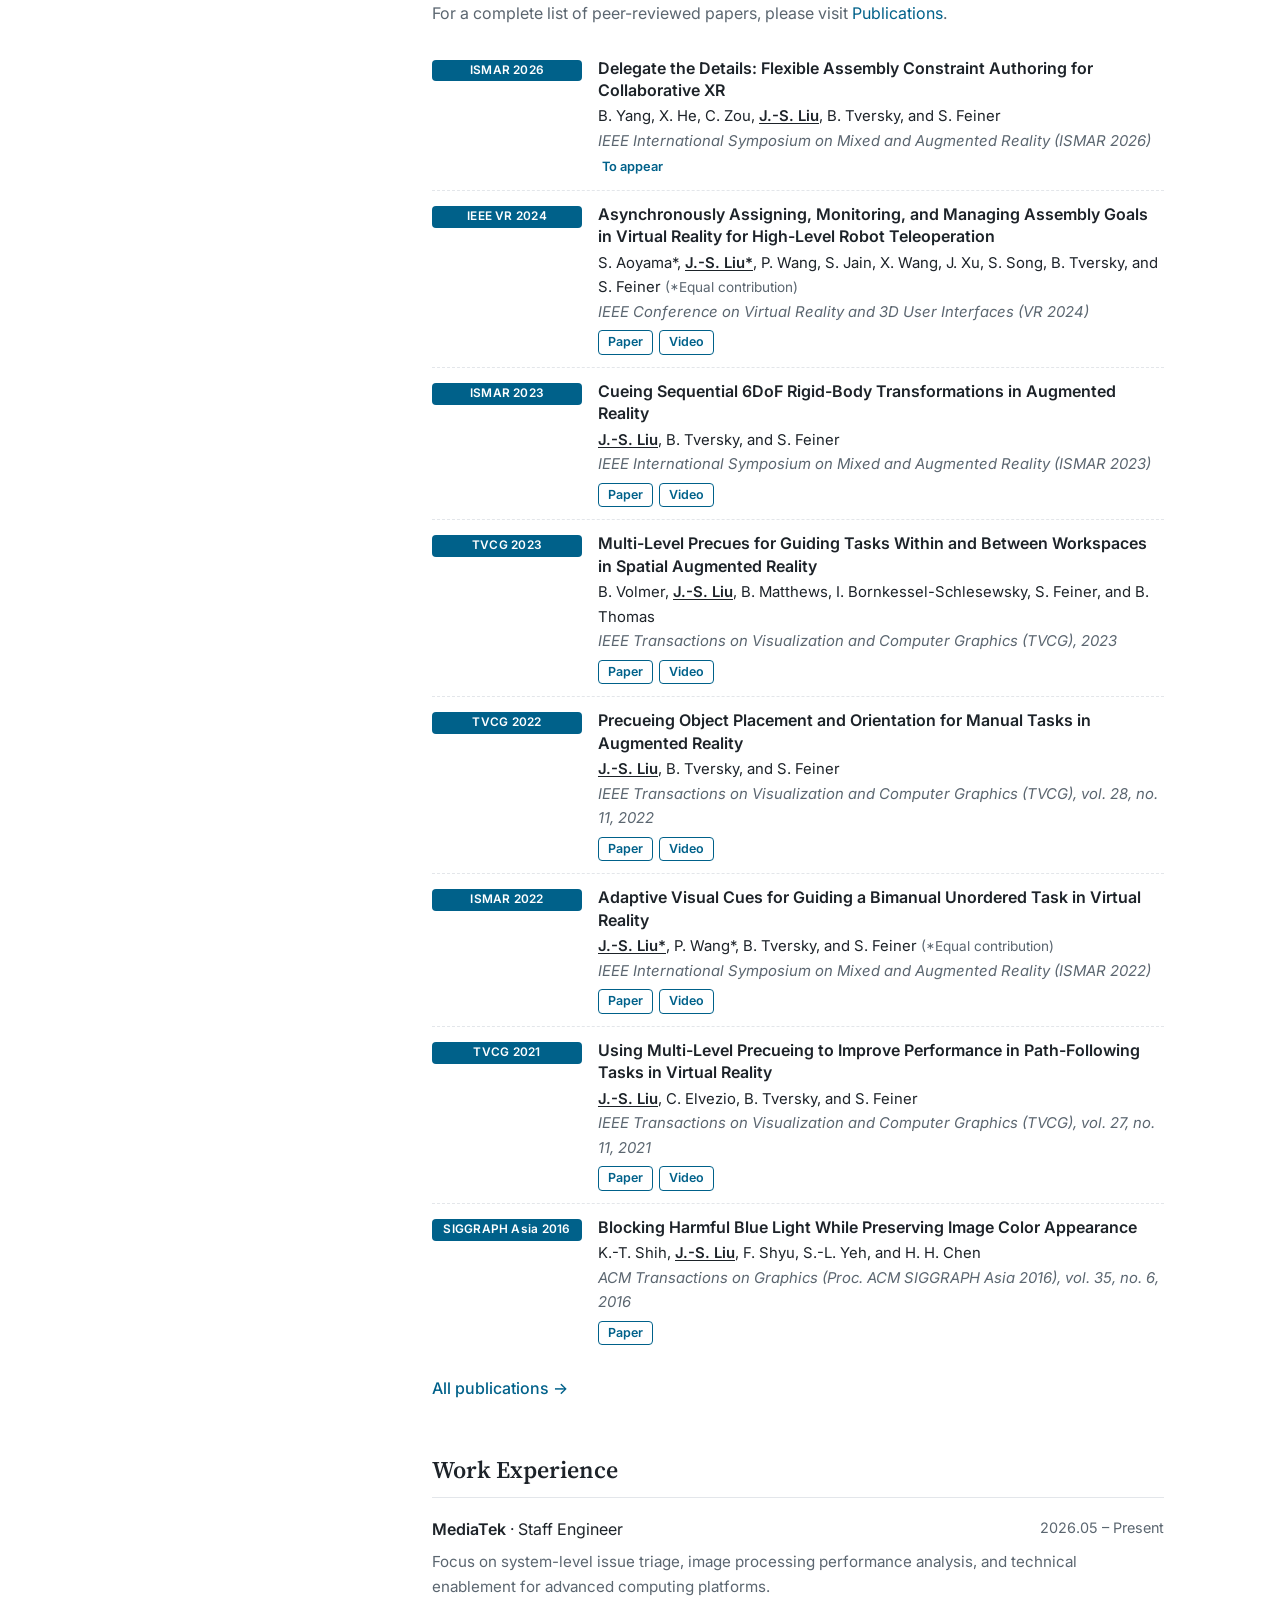
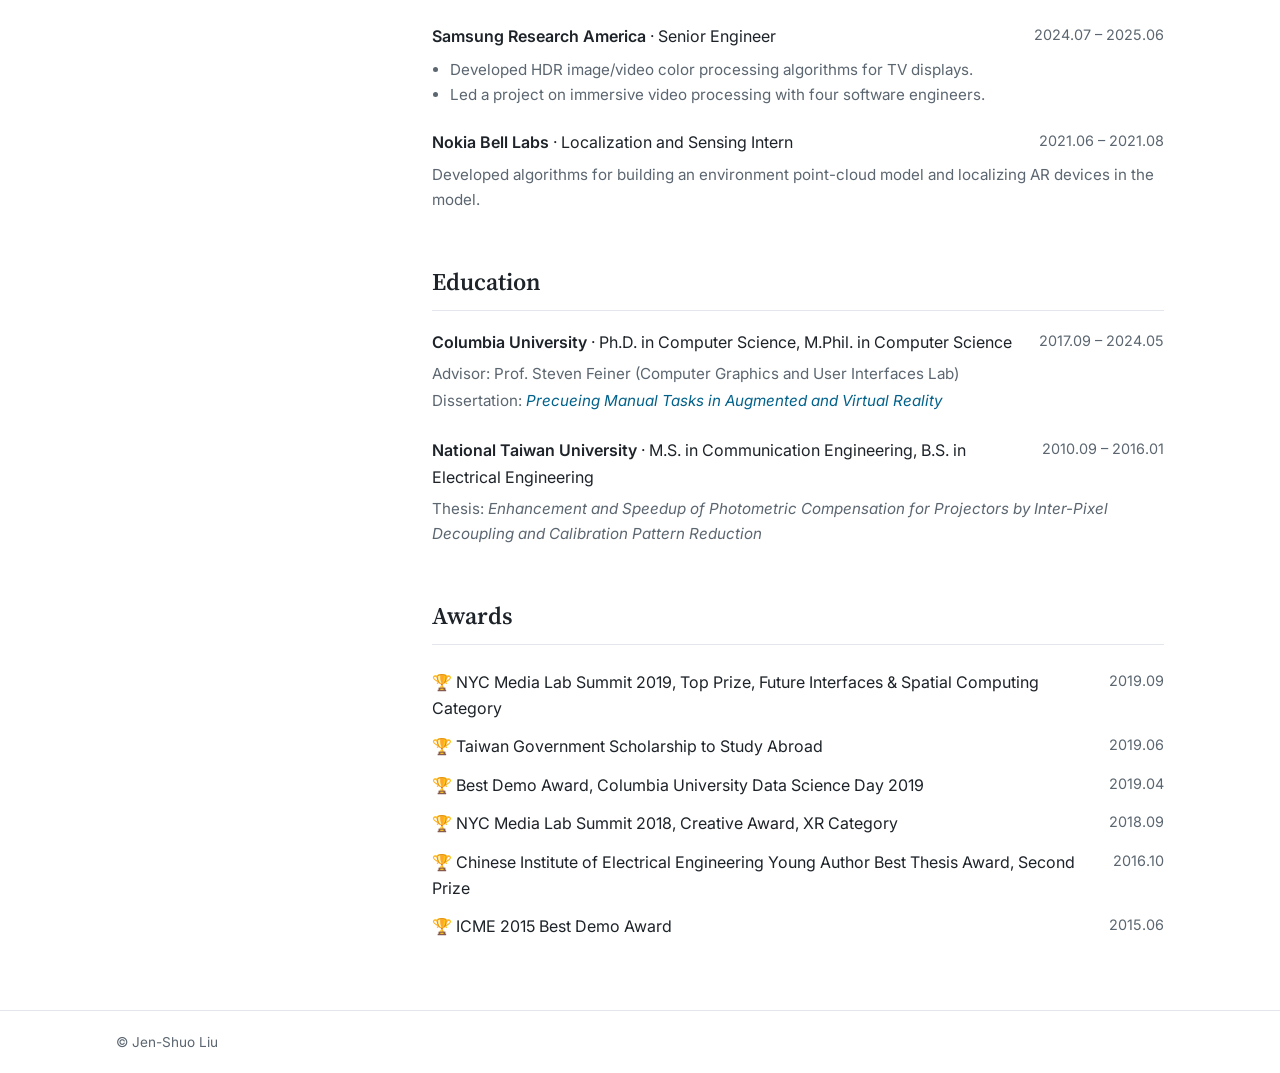
==== commit bc4f4fe8: "Move Service above Selected Publications; keep header on one line on narrow screens Co-Authored-By: " ====
--- a/index.html
+++ b/index.html
@@ -78,92 +78,6 @@
         <p>Beyond his research and professional work, Jen-Shuo co-organizes XRStand (<a href="https://xrstandards.org" target="_blank" rel="noopener">xrstandards.org</a>), a community initiative connecting academia, industry, and standards organizations to advance practical, interoperable, and human-centered XR technologies.</p>
       </section>
 
-      <section id="publications">
-        <h2>Selected Publications</h2>
-        <p class="page-sub" style="margin-bottom:18px">For a complete list of peer-reviewed papers, please visit <a href="publications/">Publications</a>.</p>
-
-        <div class="pub">
-          <span class="venue">ISMAR 2026</span>
-          <div>
-            <div class="pub-title">Delegate the Details: Flexible Assembly Constraint Authoring for Collaborative XR</div>
-            <div class="pub-authors">B. Yang, X. He, C. Zou, <span class="me">J.-S. Liu</span>, B. Tversky, and S. Feiner</div>
-            <div class="pub-venue">IEEE International Symposium on Mixed and Augmented Reality (ISMAR 2026) <span class="tba">To appear</span></div>
-          </div>
-        </div>
-
-        <div class="pub">
-          <span class="venue">IEEE VR 2024</span>
-          <div>
-            <div class="pub-title">Asynchronously Assigning, Monitoring, and Managing Assembly Goals in Virtual Reality for High-Level Robot Teleoperation</div>
-            <div class="pub-authors">S. Aoyama*, <span class="me">J.-S. Liu*</span>, P. Wang, S. Jain, X. Wang, J. Xu, S. Song, B. Tversky, and S. Feiner <span class="pub-note">(*Equal contribution)</span></div>
-            <div class="pub-venue">IEEE Conference on Virtual Reality and 3D User Interfaces (VR 2024)</div>
-            <div class="pub-links"><a href="https://ieeexplore.ieee.org/document/10494163" target="_blank" rel="noopener">Paper</a><a href="https://youtu.be/cChHxkaFB3w" target="_blank" rel="noopener">Video</a></div>
-          </div>
-        </div>
-
-        <div class="pub">
-          <span class="venue">ISMAR 2023</span>
-          <div>
-            <div class="pub-title">Cueing Sequential 6DoF Rigid-Body Transformations in Augmented Reality</div>
-            <div class="pub-authors"><span class="me">J.-S. Liu</span>, B. Tversky, and S. Feiner</div>
-            <div class="pub-venue">IEEE International Symposium on Mixed and Augmented Reality (ISMAR 2023)</div>
-            <div class="pub-links"><a href="https://ieeexplore.ieee.org/abstract/document/10316518" target="_blank" rel="noopener">Paper</a><a href="https://youtu.be/-ZMi7418D5Y" target="_blank" rel="noopener">Video</a></div>
-          </div>
-        </div>
-
-        <div class="pub">
-          <span class="venue">TVCG 2023</span>
-          <div>
-            <div class="pub-title">Multi-Level Precues for Guiding Tasks Within and Between Workspaces in Spatial Augmented Reality</div>
-            <div class="pub-authors">B. Volmer, <span class="me">J.-S. Liu</span>, B. Matthews, I. Bornkessel-Schlesewsky, S. Feiner, and B. Thomas</div>
-            <div class="pub-venue">IEEE Transactions on Visualization and Computer Graphics (TVCG), 2023</div>
-            <div class="pub-links"><a href="https://ieeexplore.ieee.org/document/10295374" target="_blank" rel="noopener">Paper</a><a href="https://youtu.be/JBQGwes1D8U" target="_blank" rel="noopener">Video</a></div>
-          </div>
-        </div>
-
-        <div class="pub">
-          <span class="venue">TVCG 2022</span>
-          <div>
-            <div class="pub-title">Precueing Object Placement and Orientation for Manual Tasks in Augmented Reality</div>
-            <div class="pub-authors"><span class="me">J.-S. Liu</span>, B. Tversky, and S. Feiner</div>
-            <div class="pub-venue">IEEE Transactions on Visualization and Computer Graphics (TVCG), vol. 28, no. 11, 2022</div>
-            <div class="pub-links"><a href="https://ieeexplore.ieee.org/document/9874255" target="_blank" rel="noopener">Paper</a><a href="https://youtu.be/P1TlHhX8gAo" target="_blank" rel="noopener">Video</a></div>
-          </div>
-        </div>
-
-        <div class="pub">
-          <span class="venue">ISMAR 2022</span>
-          <div>
-            <div class="pub-title">Adaptive Visual Cues for Guiding a Bimanual Unordered Task in Virtual Reality</div>
-            <div class="pub-authors"><span class="me">J.-S. Liu*</span>, P. Wang*, B. Tversky, and S. Feiner <span class="pub-note">(*Equal contribution)</span></div>
-            <div class="pub-venue">IEEE International Symposium on Mixed and Augmented Reality (ISMAR 2022)</div>
-            <div class="pub-links"><a href="https://ieeexplore.ieee.org/document/9995593" target="_blank" rel="noopener">Paper</a><a href="https://youtu.be/09OSxkg28tE" target="_blank" rel="noopener">Video</a></div>
-          </div>
-        </div>
-
-        <div class="pub">
-          <span class="venue">TVCG 2021</span>
-          <div>
-            <div class="pub-title">Using Multi-Level Precueing to Improve Performance in Path-Following Tasks in Virtual Reality</div>
-            <div class="pub-authors"><span class="me">J.-S. Liu</span>, C. Elvezio, B. Tversky, and S. Feiner</div>
-            <div class="pub-venue">IEEE Transactions on Visualization and Computer Graphics (TVCG), vol. 27, no. 11, 2021</div>
-            <div class="pub-links"><a href="https://ieeexplore.ieee.org/document/9523835" target="_blank" rel="noopener">Paper</a><a href="https://youtu.be/Xwrnw0IYB80" target="_blank" rel="noopener">Video</a></div>
-          </div>
-        </div>
-
-        <div class="pub">
-          <span class="venue">SIGGRAPH Asia 2016</span>
-          <div>
-            <div class="pub-title">Blocking Harmful Blue Light While Preserving Image Color Appearance</div>
-            <div class="pub-authors">K.-T. Shih, <span class="me">J.-S. Liu</span>, F. Shyu, S.-L. Yeh, and H. H. Chen</div>
-            <div class="pub-venue">ACM Transactions on Graphics (Proc. ACM SIGGRAPH Asia 2016), vol. 35, no. 6, 2016</div>
-            <div class="pub-links"><a href="https://dl.acm.org/doi/abs/10.1145/2980179.2982418" target="_blank" rel="noopener">Paper</a></div>
-          </div>
-        </div>
-
-        <p class="more-link"><a href="publications/">All publications →</a></p>
-      </section>
-
       <section id="service">
         <h2>Community Leadership &amp; Service</h2>
 
@@ -191,6 +105,92 @@
         <p>Springer MTAP, Springer C&amp;G, IJHCI</p>
       </section>
 
+      <section id="publications">
+        <h2>Selected Publications</h2>
+        <p class="page-sub" style="margin-bottom:18px">For a complete list of peer-reviewed papers, please visit <a href="publications/">Publications</a>.</p>
+
+        <div class="pub">
+          <span class="venue">ISMAR 2026</span>
+          <div>
+            <div class="pub-title">Delegate the Details: Flexible Assembly Constraint Authoring for Collaborative XR</div>
+            <div class="pub-authors">B. Yang, X. He, C. Zou, <span class="me">J.-S. Liu</span>, B. Tversky, and S. Feiner</div>
+            <div class="pub-venue">IEEE International Symposium on Mixed and Augmented Reality (ISMAR 2026) <span class="tba">To appear</span></div>
+          </div>
+        </div>
+
+        <div class="pub">
+          <span class="venue">IEEE VR 2024</span>
+          <div>
+            <div class="pub-title">Asynchronously Assigning, Monitoring, and Managing Assembly Goals in Virtual Reality for High-Level Robot Teleoperation</div>
+            <div class="pub-authors">S. Aoyama*, <span class="me">J.-S. Liu*</span>, P. Wang, S. Jain, X. Wang, J. Xu, S. Song, B. Tversky, and S. Feiner <span class="pub-note">(*Equal contribution)</span></div>
+            <div class="pub-venue">IEEE Conference on Virtual Reality and 3D User Interfaces (VR 2024)</div>
+            <div class="pub-links"><a href="https://ieeexplore.ieee.org/document/10494163" target="_blank" rel="noopener">Paper</a><a href="https://youtu.be/cChHxkaFB3w" target="_blank" rel="noopener">Video</a></div>
+          </div>
+        </div>
+
+        <div class="pub">
+          <span class="venue">ISMAR 2023</span>
+          <div>
+            <div class="pub-title">Cueing Sequential 6DoF Rigid-Body Transformations in Augmented Reality</div>
+            <div class="pub-authors"><span class="me">J.-S. Liu</span>, B. Tversky, and S. Feiner</div>
+            <div class="pub-venue">IEEE International Symposium on Mixed and Augmented Reality (ISMAR 2023)</div>
+            <div class="pub-links"><a href="https://ieeexplore.ieee.org/abstract/document/10316518" target="_blank" rel="noopener">Paper</a><a href="https://youtu.be/-ZMi7418D5Y" target="_blank" rel="noopener">Video</a></div>
+          </div>
+        </div>
+
+        <div class="pub">
+          <span class="venue">TVCG 2023</span>
+          <div>
+            <div class="pub-title">Multi-Level Precues for Guiding Tasks Within and Between Workspaces in Spatial Augmented Reality</div>
+            <div class="pub-authors">B. Volmer, <span class="me">J.-S. Liu</span>, B. Matthews, I. Bornkessel-Schlesewsky, S. Feiner, and B. Thomas</div>
+            <div class="pub-venue">IEEE Transactions on Visualization and Computer Graphics (TVCG), 2023</div>
+            <div class="pub-links"><a href="https://ieeexplore.ieee.org/document/10295374" target="_blank" rel="noopener">Paper</a><a href="https://youtu.be/JBQGwes1D8U" target="_blank" rel="noopener">Video</a></div>
+          </div>
+        </div>
+
+        <div class="pub">
+          <span class="venue">TVCG 2022</span>
+          <div>
+            <div class="pub-title">Precueing Object Placement and Orientation for Manual Tasks in Augmented Reality</div>
+            <div class="pub-authors"><span class="me">J.-S. Liu</span>, B. Tversky, and S. Feiner</div>
+            <div class="pub-venue">IEEE Transactions on Visualization and Computer Graphics (TVCG), vol. 28, no. 11, 2022</div>
+            <div class="pub-links"><a href="https://ieeexplore.ieee.org/document/9874255" target="_blank" rel="noopener">Paper</a><a href="https://youtu.be/P1TlHhX8gAo" target="_blank" rel="noopener">Video</a></div>
+          </div>
+        </div>
+
+        <div class="pub">
+          <span class="venue">ISMAR 2022</span>
+          <div>
+            <div class="pub-title">Adaptive Visual Cues for Guiding a Bimanual Unordered Task in Virtual Reality</div>
+            <div class="pub-authors"><span class="me">J.-S. Liu*</span>, P. Wang*, B. Tversky, and S. Feiner <span class="pub-note">(*Equal contribution)</span></div>
+            <div class="pub-venue">IEEE International Symposium on Mixed and Augmented Reality (ISMAR 2022)</div>
+            <div class="pub-links"><a href="https://ieeexplore.ieee.org/document/9995593" target="_blank" rel="noopener">Paper</a><a href="https://youtu.be/09OSxkg28tE" target="_blank" rel="noopener">Video</a></div>
+          </div>
+        </div>
+
+        <div class="pub">
+          <span class="venue">TVCG 2021</span>
+          <div>
+            <div class="pub-title">Using Multi-Level Precueing to Improve Performance in Path-Following Tasks in Virtual Reality</div>
+            <div class="pub-authors"><span class="me">J.-S. Liu</span>, C. Elvezio, B. Tversky, and S. Feiner</div>
+            <div class="pub-venue">IEEE Transactions on Visualization and Computer Graphics (TVCG), vol. 27, no. 11, 2021</div>
+            <div class="pub-links"><a href="https://ieeexplore.ieee.org/document/9523835" target="_blank" rel="noopener">Paper</a><a href="https://youtu.be/Xwrnw0IYB80" target="_blank" rel="noopener">Video</a></div>
+          </div>
+        </div>
+
+        <div class="pub">
+          <span class="venue">SIGGRAPH Asia 2016</span>
+          <div>
+            <div class="pub-title">Blocking Harmful Blue Light While Preserving Image Color Appearance</div>
+            <div class="pub-authors">K.-T. Shih, <span class="me">J.-S. Liu</span>, F. Shyu, S.-L. Yeh, and H. H. Chen</div>
+            <div class="pub-venue">ACM Transactions on Graphics (Proc. ACM SIGGRAPH Asia 2016), vol. 35, no. 6, 2016</div>
+            <div class="pub-links"><a href="https://dl.acm.org/doi/abs/10.1145/2980179.2982418" target="_blank" rel="noopener">Paper</a></div>
+          </div>
+        </div>
+
+        <p class="more-link"><a href="publications/">All publications →</a></p>
+      </section>
+
       <section id="experience">
         <h2>Work Experience</h2>
         <div class="entry">
--- a/assets/style.css
+++ b/assets/style.css
@@ -74,9 +74,10 @@
   font-size: 1.2rem;
   font-weight: 600;
   color: var(--text);
+  white-space: nowrap;
 }
 .site-title:hover { text-decoration: none; }
-.site-nav { display: flex; gap: 22px; font-size: 0.95rem; }
+.site-nav { display: flex; gap: 22px; font-size: 0.95rem; white-space: nowrap; }
 .site-nav a { color: var(--muted); }
 .site-nav a:hover, .site-nav a[aria-current="page"] { color: var(--accent); text-decoration: none; }
 .site-nav a[aria-current="page"] { font-weight: 600; }
@@ -175,7 +176,7 @@
 .pub-year:first-of-type { margin-top: 0; }
 .pub {
   display: grid;
-  grid-template-columns: 112px minmax(0, 1fr);
+  grid-template-columns: 150px minmax(0, 1fr);
   gap: 16px;
   padding: 12px 0;
 }
@@ -193,6 +194,7 @@
   letter-spacing: 0.02em;
   text-align: center;
   line-height: 1.5;
+  white-space: nowrap;
 }
 .pub-title { font-weight: 600; line-height: 1.4; margin-bottom: 3px; }
 .pub-authors { font-size: 0.93rem; }
@@ -242,6 +244,7 @@
   .contact-list { grid-column: 1 / -1; display: flex; flex-wrap: wrap; gap: 8px 18px; margin-top: 12px; }
 }
 @media (max-width: 560px) {
+  .site-header .inner { gap: 12px; }
   .site-nav { gap: 14px; font-size: 0.9rem; }
   .site-title { font-size: 1.05rem; }
   .pub { grid-template-columns: minmax(0, 1fr); gap: 4px; }
@@ -251,3 +254,7 @@
   .award-list li { grid-template-columns: minmax(0, 1fr); gap: 0; }
   .profile { grid-template-columns: 88px minmax(0, 1fr); }
 }
+@media (max-width: 400px) {
+  .site-nav { gap: 10px; font-size: 0.85rem; }
+  .site-title { font-size: 0.98rem; }
+}
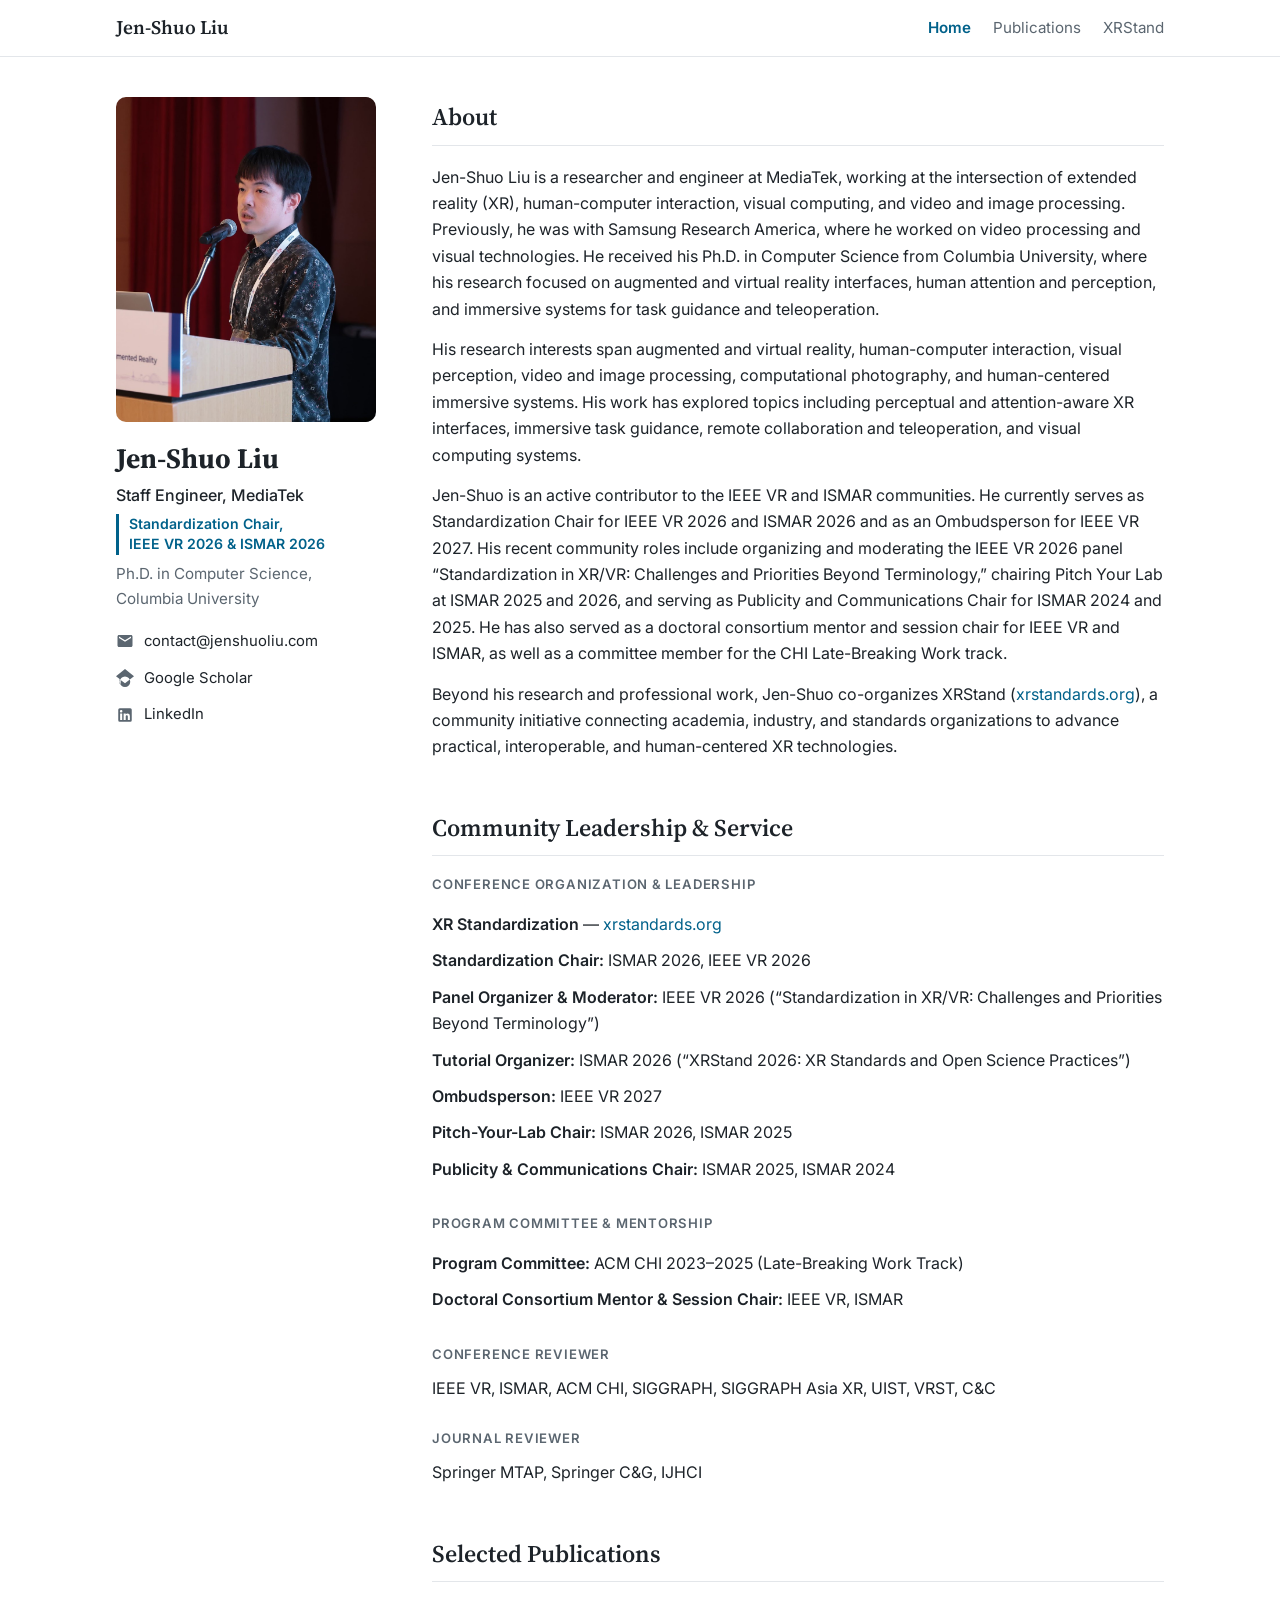
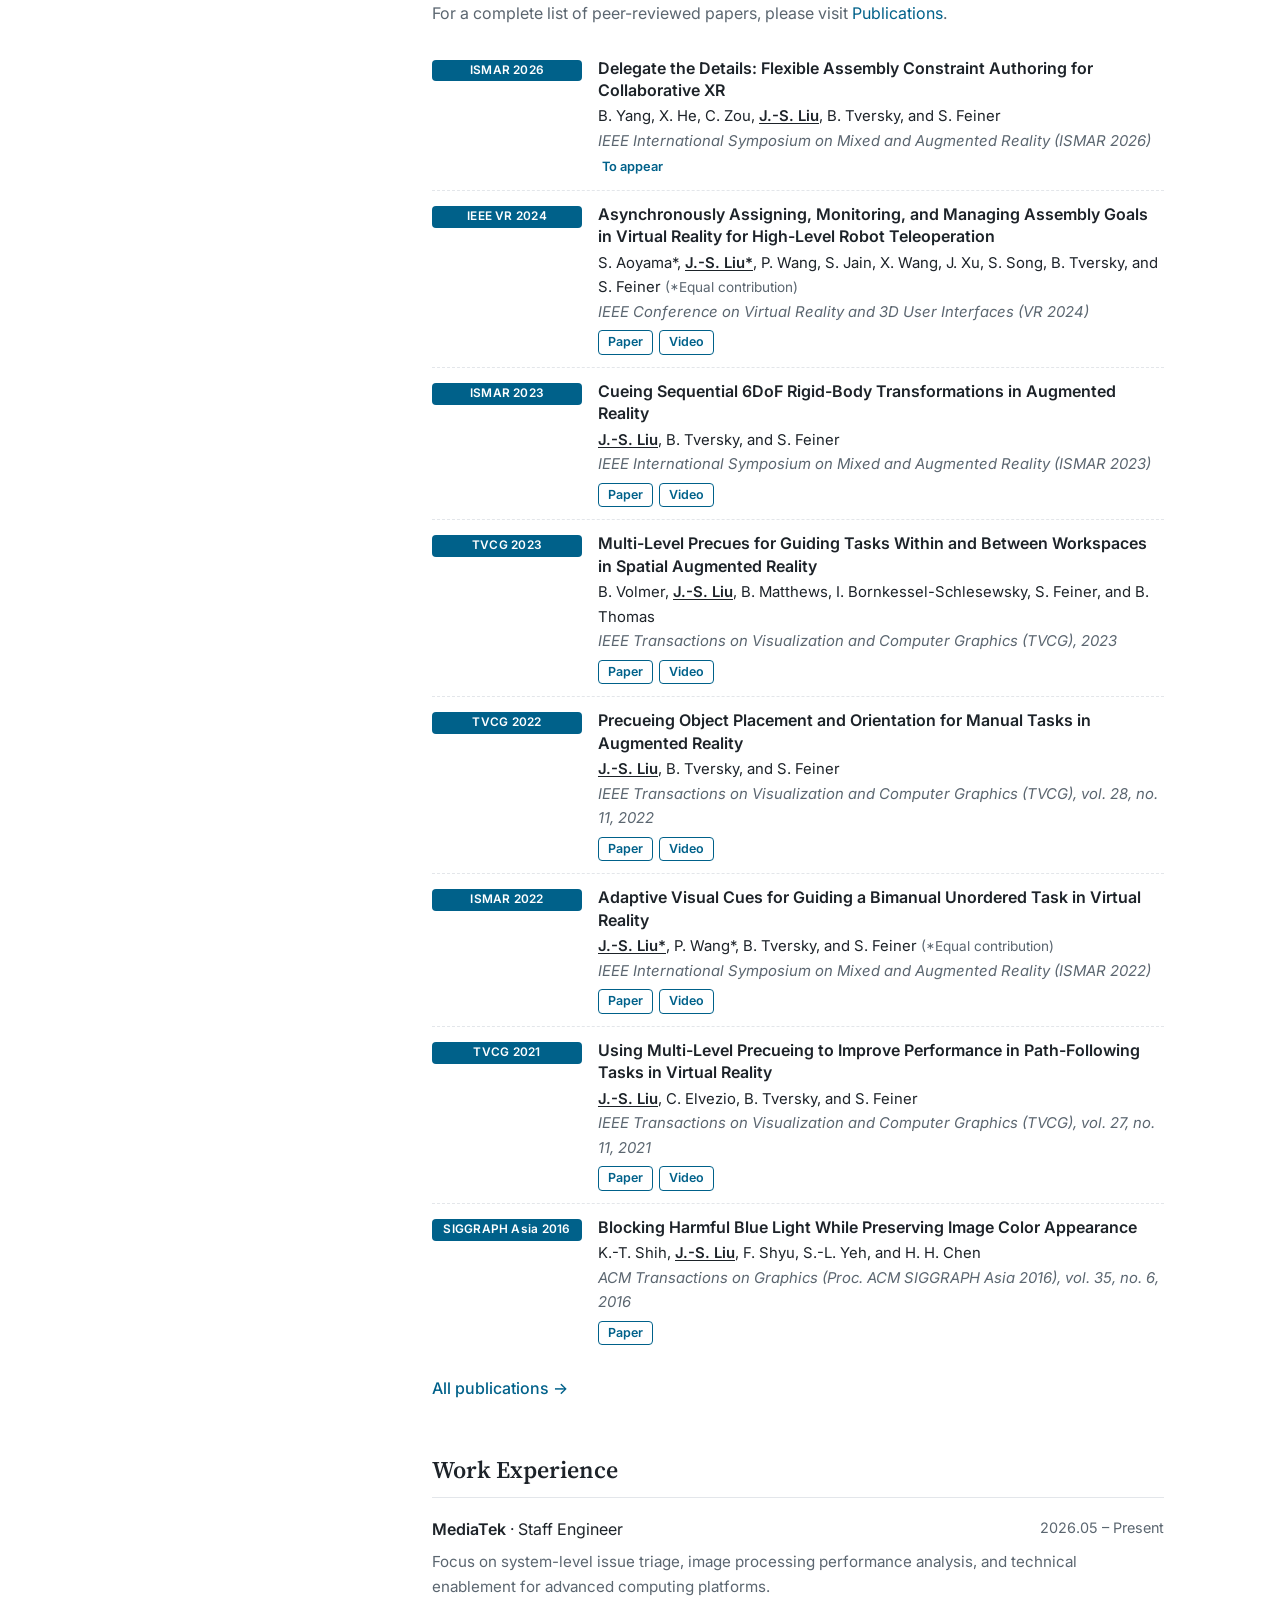
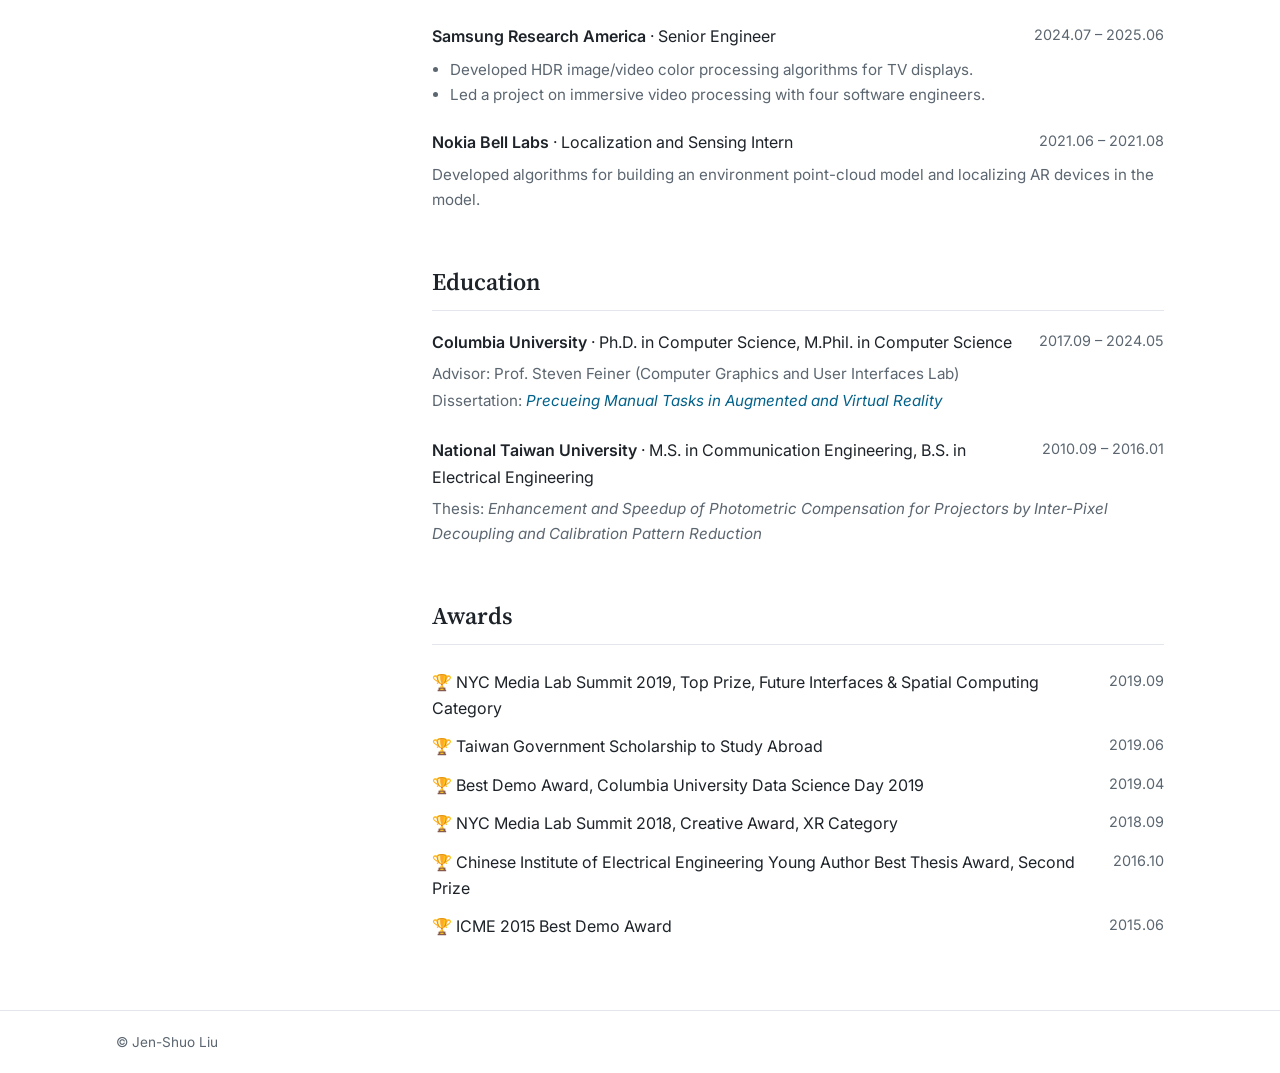
==== commit 2faaacf6: "Add Standardization Chair highlight to profile sidebar Co-Authored-By: Claude Opus 5.5 <noreply@anth" ====
--- a/index.html
+++ b/index.html
@@ -55,6 +55,7 @@
       <img class="profile-photo" src="assets/profile.jpg" alt="Jen-Shuo Liu presenting at ISMAR 2025" width="1280" height="1118">
       <h1>Jen-Shuo Liu</h1>
       <p class="role">Staff Engineer, MediaTek</p>
+      <p class="highlight">Standardization Chair,<br>IEEE&nbsp;VR&nbsp;2026 &amp; ISMAR&nbsp;2026</p>
       <p class="affil">Ph.D. in Computer Science,<br>Columbia University</p>
       <ul class="contact-list">
         <li><a href="mailto:contact@jenshuoliu.com">
--- a/assets/style.css
+++ b/assets/style.css
@@ -110,6 +110,15 @@
   margin: 20px 0 6px;
 }
 .profile .role { margin: 0; color: var(--text); font-weight: 500; }
+.profile .highlight {
+  margin: 6px 0 6px;
+  padding-left: 10px;
+  border-left: 3px solid var(--accent);
+  color: var(--accent);
+  font-size: 0.88rem;
+  font-weight: 600;
+  line-height: 1.45;
+}
 .profile .affil { margin: 0 0 18px; color: var(--muted); font-size: 0.95rem; }
 .contact-list { list-style: none; padding: 0; margin: 0; display: grid; gap: 8px; }
 .contact-list a {
